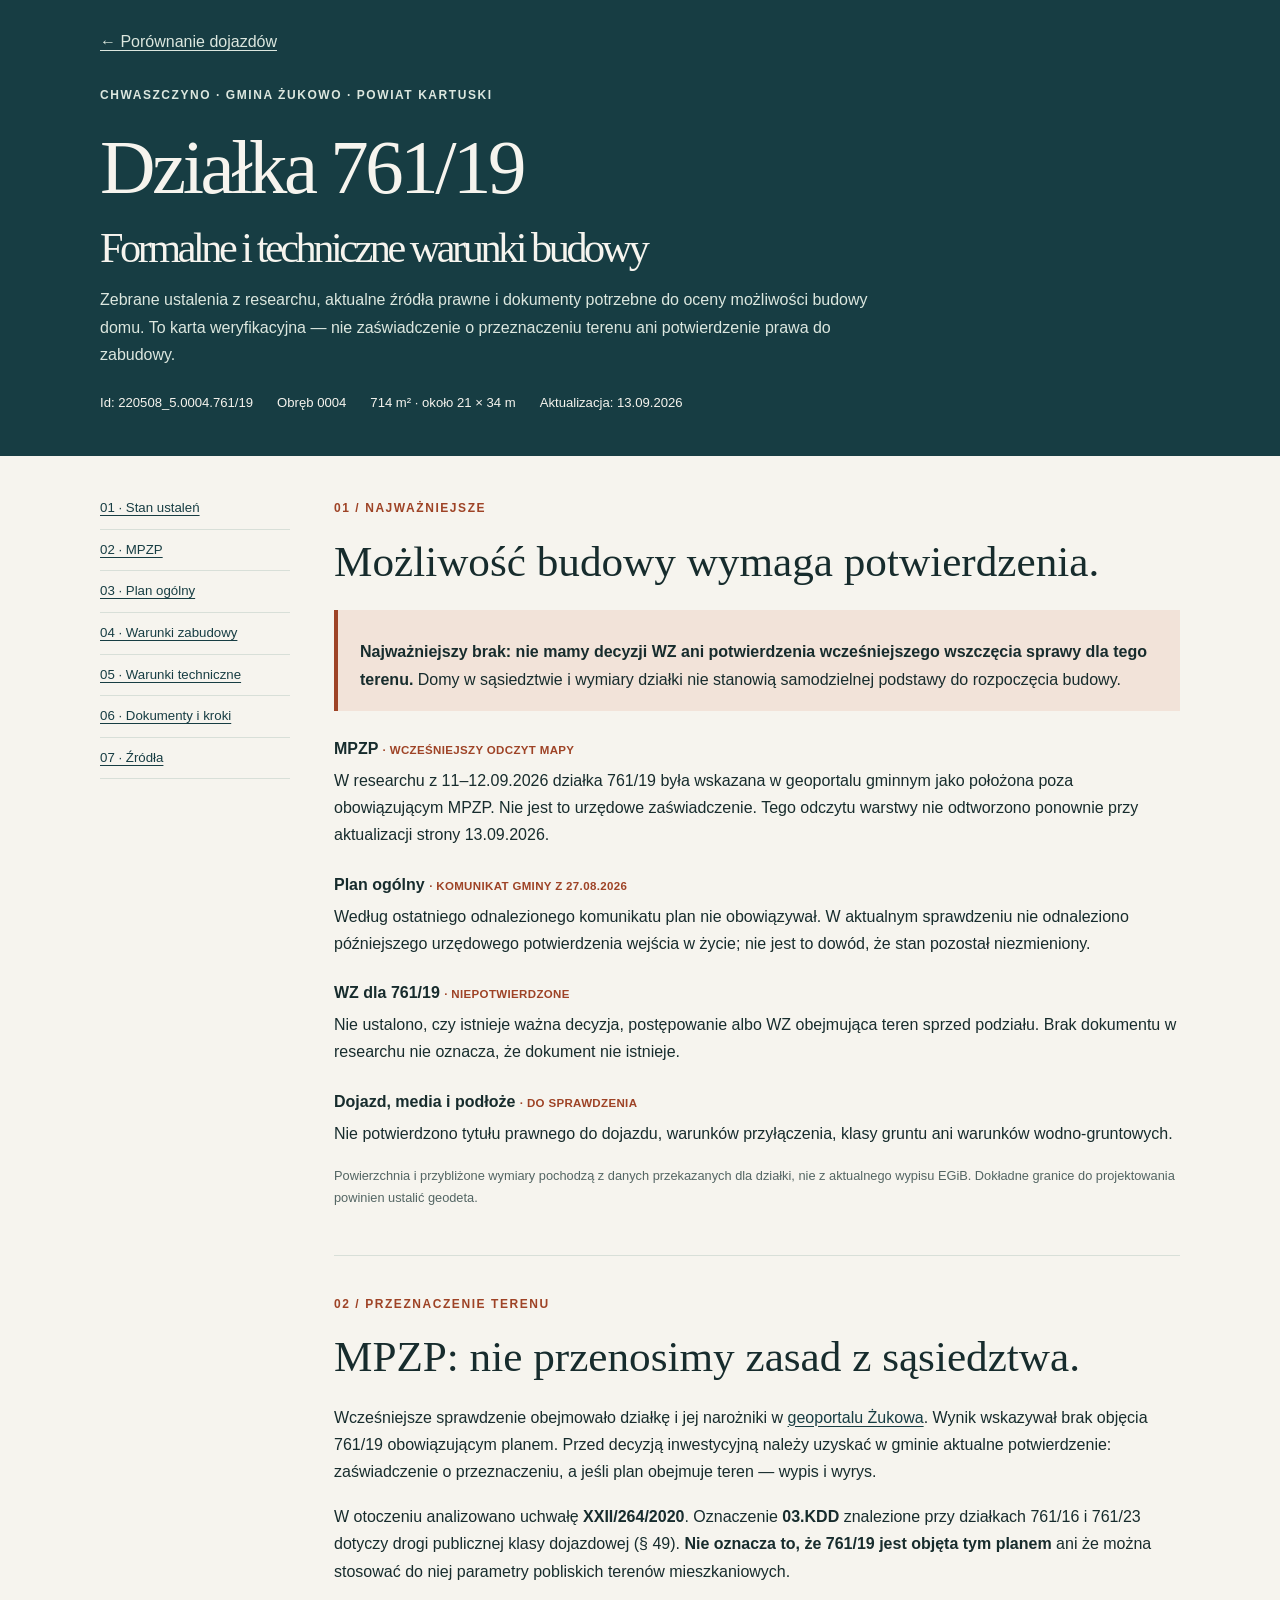
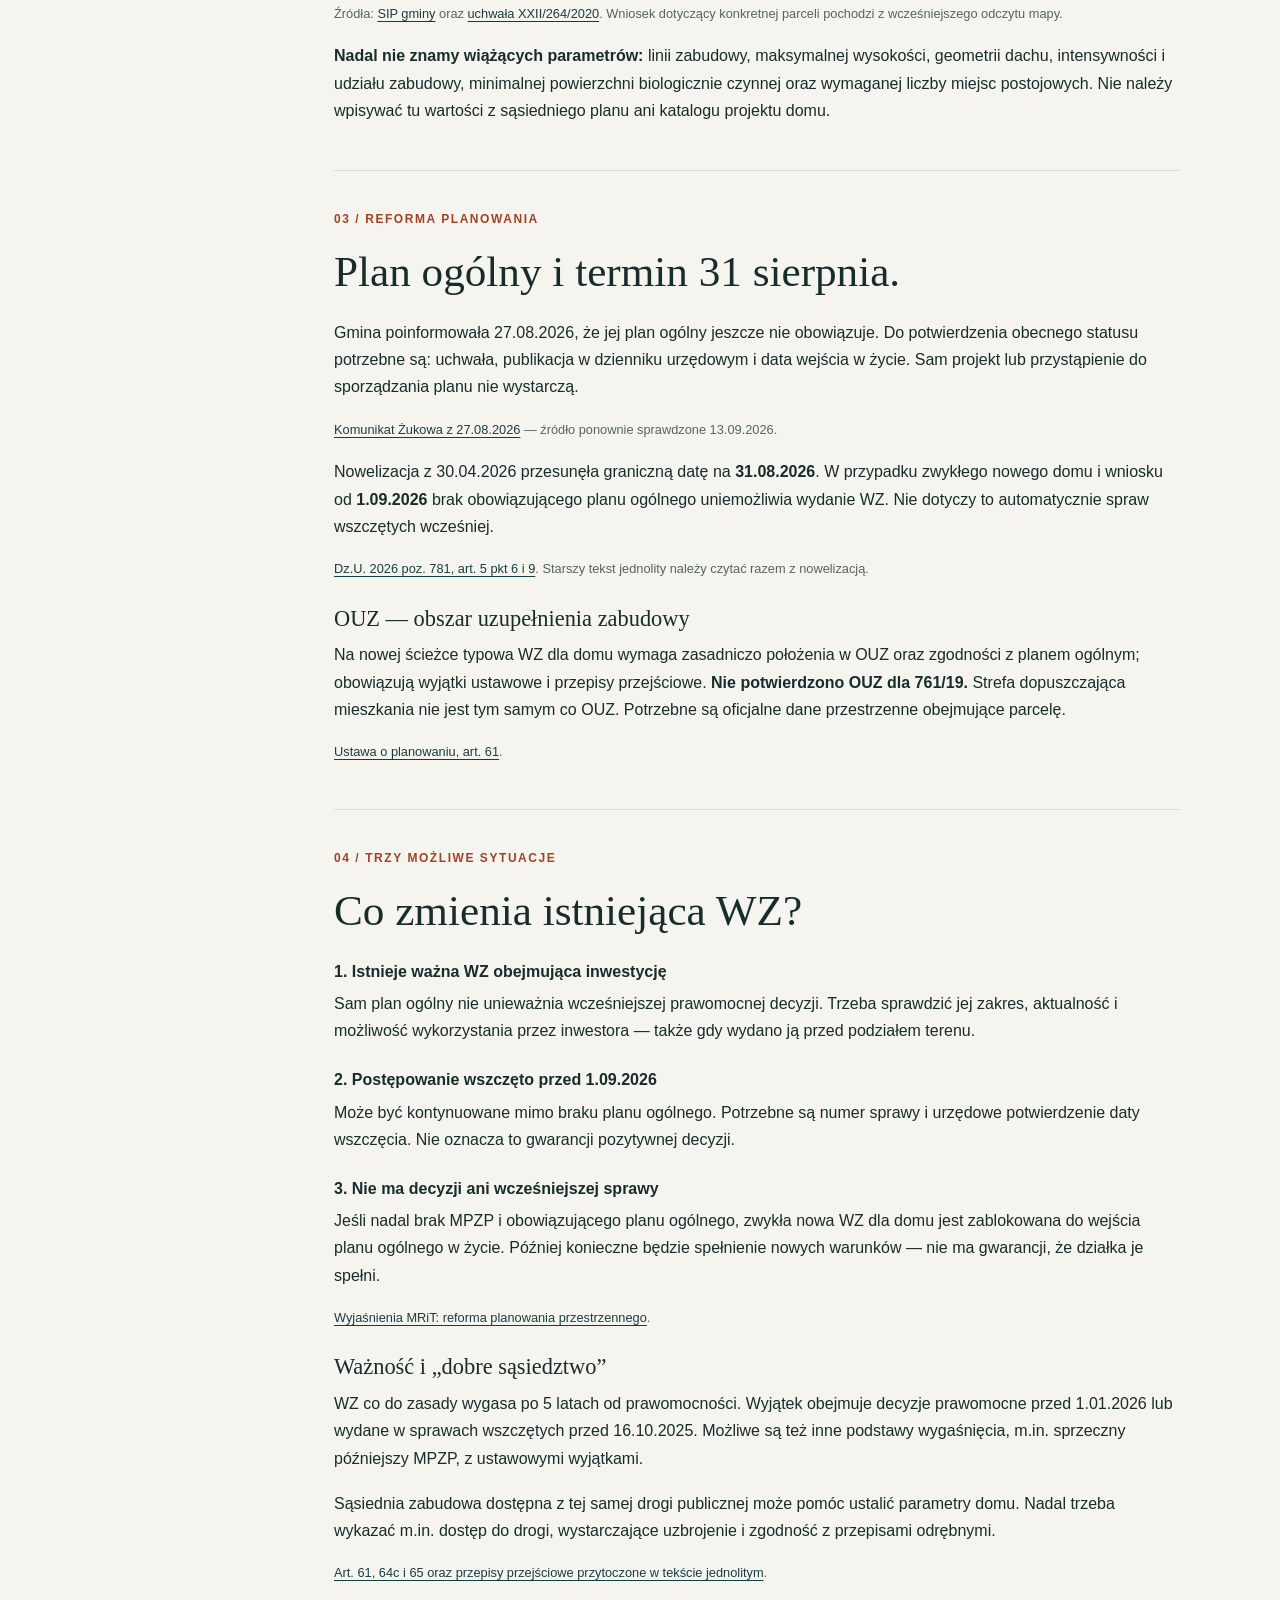
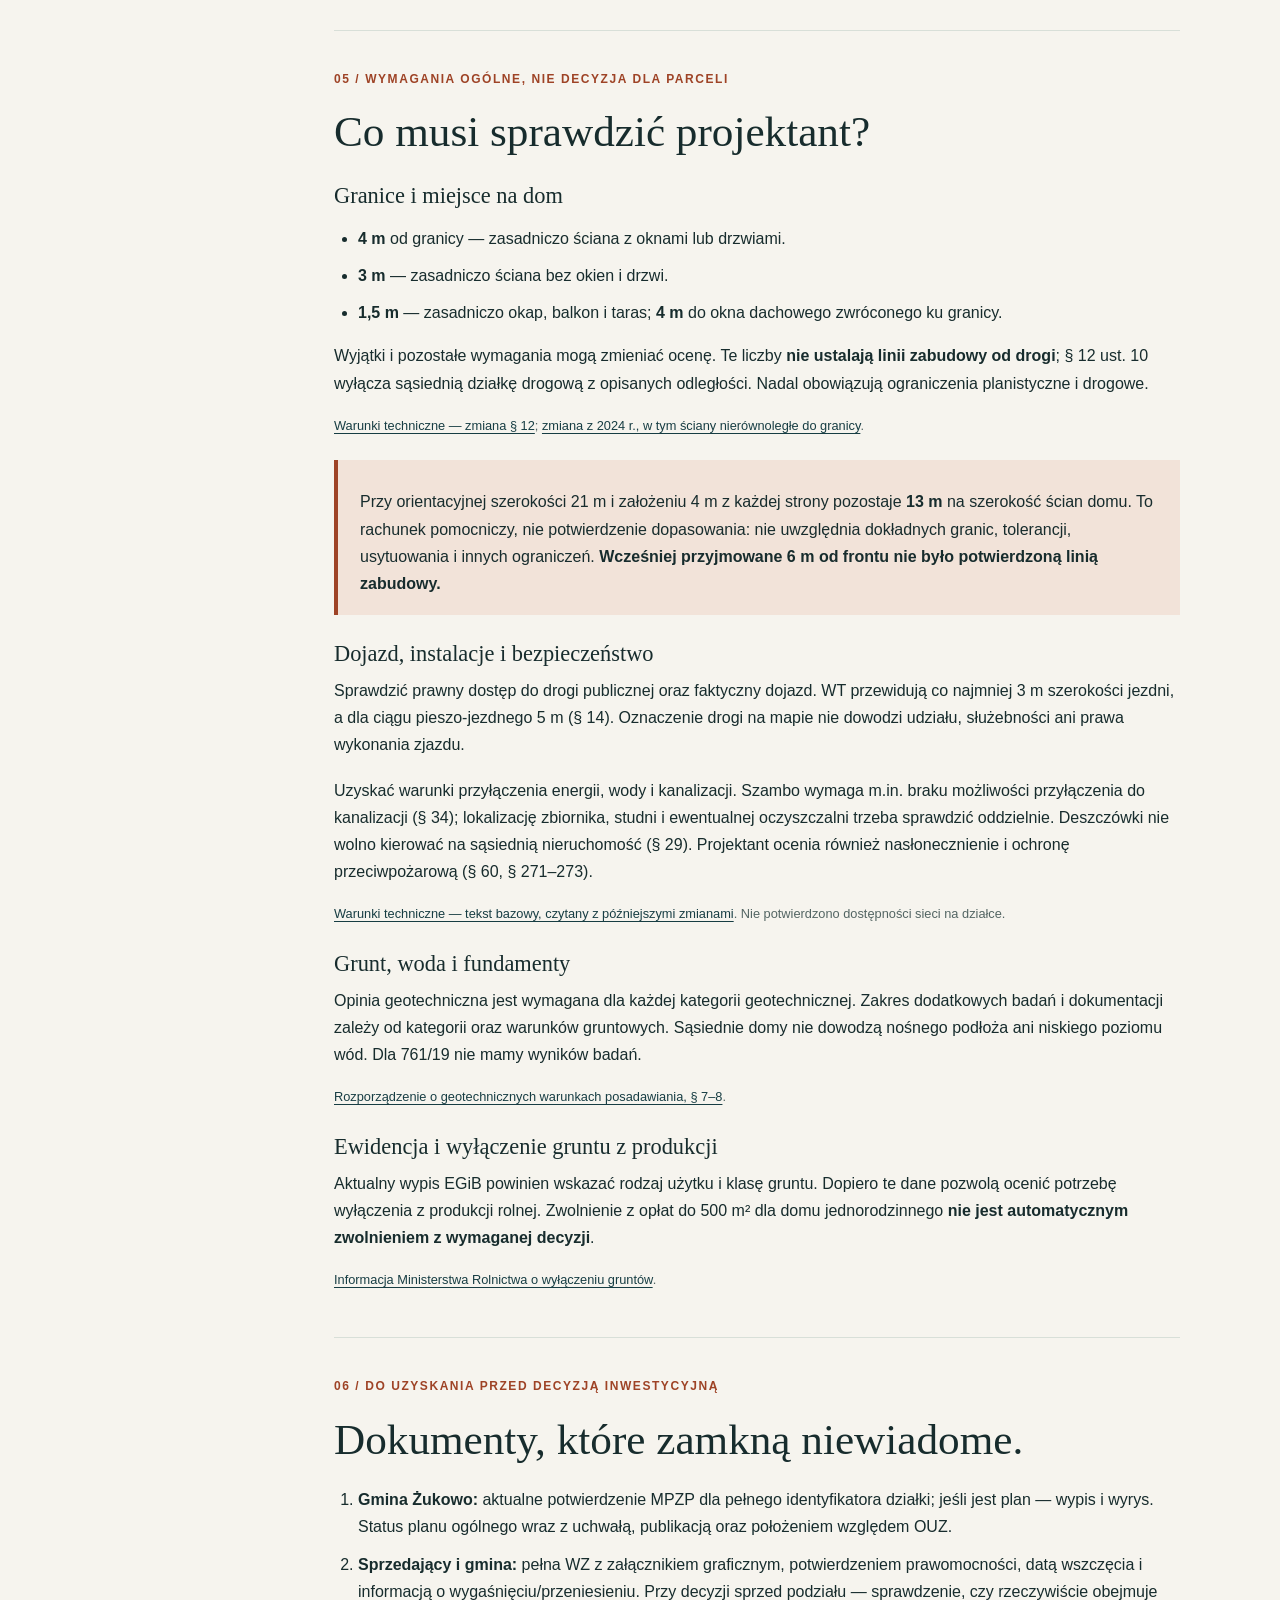
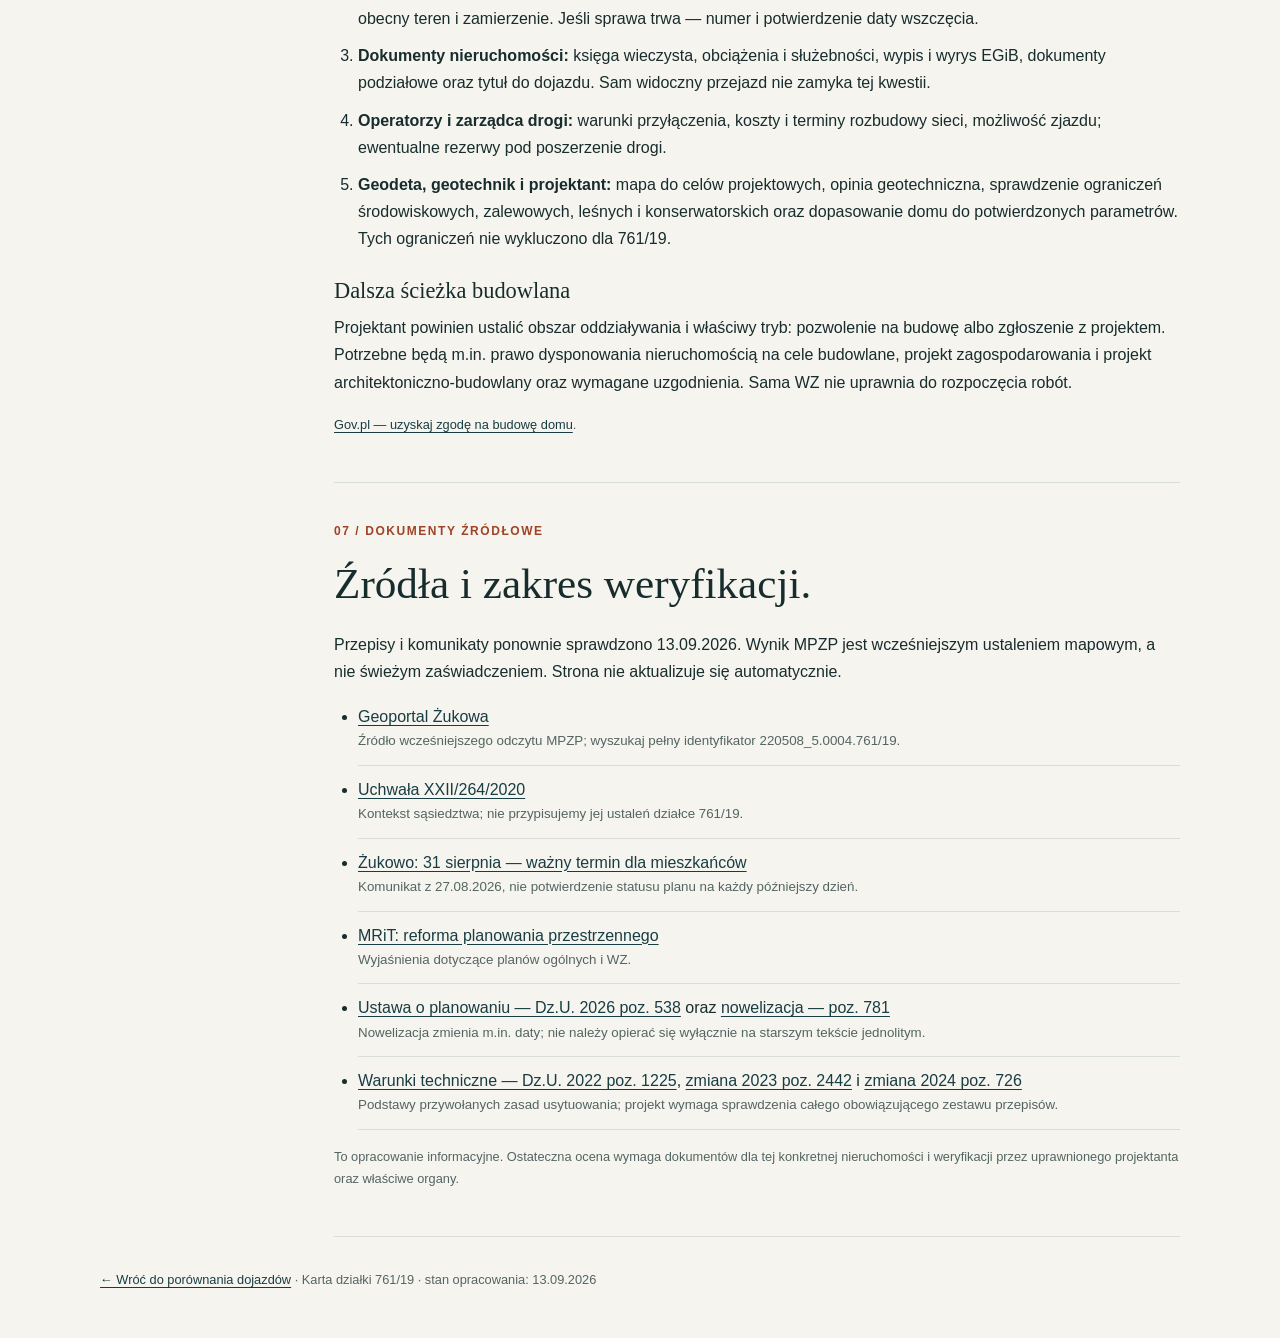
==== dzialka-761-19.html @ 5cdef5f6 "Add Chwaszczyno parcel planning and building requirements page" ====
<!doctype html>
<html lang="pl">
<head>
  <meta charset="utf-8">
  <meta name="viewport" content="width=device-width, initial-scale=1">
  <meta name="description" content="Działka 761/19 w Chwaszczynie: ustalenia dotyczące MPZP, planu ogólnego, WZ oraz formalnych i technicznych warunków budowy. Źródła i lista dokumentów do sprawdzenia.">
  <title>Działka 761/19 — warunki budowy · Chwaszczyno</title>
  <style>
    :root { --ivory: #f6f4ee; --paper: #fffdf8; --marine: #173d43; --ink: #172c2d; --muted: #536563; --line: #d8dfd8; --rust: #9e4326; --soft: #f2e3d9; --light: #dce7df; }
    * { box-sizing: border-box; }
    body { margin: 0; background: var(--ivory); color: var(--ink); font: 16px/1.7 Verdana, Geneva, sans-serif; }
    a { color: var(--marine); text-underline-offset: .2em; overflow-wrap: anywhere; }
    a:focus-visible { outline: 3px solid var(--rust); outline-offset: 5px; }
    .wrap { width: min(1080px, calc(100% - 40px)); margin: auto; }
    .skip { position: absolute; top: -100px; padding: 12px; background: var(--paper); z-index: 2; }
    .skip:focus { top: 8px; }
    header { padding: 28px 0 42px; background: var(--marine); color: var(--ivory); }
    header a { color: var(--light); }
    .eyebrow, .number { font-size: .75rem; font-weight: bold; letter-spacing: .13em; text-transform: uppercase; }
    .eyebrow { margin-top: 30px; color: var(--light); }
    h1, h2, h3 { font-family: Georgia, Palatino, serif; font-weight: 400; line-height: 1.15; }
    h1 { font-size: clamp(2.6rem, 7vw, 4.8rem); letter-spacing: -.045em; margin: 14px 0; }
    h1 span { display: block; font-size: .55em; margin-top: 12px; }
    h2 { font-size: clamp(1.9rem, 4vw, 2.7rem); margin: 8px 0 22px; }
    h3 { font-size: 1.4rem; margin: 26px 0 8px; }
    p { margin: 10px 0 18px; }
    .intro { max-width: 780px; color: var(--light); }
    .metadata { display: flex; flex-wrap: wrap; gap: 8px 24px; margin: 24px 0 0; font-size: .82rem; }
    .layout { display: grid; grid-template-columns: 190px minmax(0, 1fr); gap: 44px; padding-top: 32px; }
    aside nav { position: sticky; top: 24px; font-size: .83rem; }
    aside a { display: block; padding: 9px 0; border-bottom: 1px solid var(--line); }
    section { padding: 28px 0; border-bottom: 1px solid var(--line); scroll-margin-top: 20px; }
    section:first-child { padding-top: 0; }
    .number { color: var(--rust); }
    .notice { background: var(--soft); border-left: 4px solid var(--rust); padding: 18px 22px; margin: 24px 0; }
    .notice p:last-child { margin-bottom: 0; }
    .status { display: inline-block; color: var(--rust); font-size: .72rem; font-weight: bold; letter-spacing: .03em; text-transform: uppercase; }
    dl { margin: 0; }
    dt { font-weight: bold; margin-top: 22px; }
    dd { margin: 5px 0 18px; }
    ul, ol { padding-left: 24px; }
    li { margin: 10px 0; }
    .source, .small { color: var(--muted); font-size: .8rem; }
    .source { margin-top: 8px; }
    .sources li { padding-bottom: 12px; border-bottom: 1px solid var(--line); }
    .sources small { display: block; color: var(--muted); }
    footer { padding: 32px 0 48px; font-size: .8rem; color: var(--muted); }
    @media (max-width: 760px) {
      .layout { display: block; }
      aside { margin-bottom: 30px; }
      aside nav { display: flex; flex-wrap: wrap; gap: 4px 18px; }
      aside a { padding: 8px 0; }
      .wrap { width: calc(100% - 32px); }
      header { padding-bottom: 28px; }
    }
    @media print {
      body { background: var(--paper); font-size: 10pt; }
      header { background: var(--paper); color: var(--ink); padding: 0; }
      header a, .intro, .eyebrow { color: var(--ink); }
      aside, .skip, .back { display: none; }
      .layout { display: block; }
      .wrap { width: 100%; }
      h1 { font-size: 28pt; }
      h2 { font-size: 20pt; }
      h2, h3, dt { break-after: avoid; }
      a { text-decoration: underline; }
    }
  </style>
</head>
<body>
  <a class="skip" href="#tresc">Przejdź do treści</a>
  <header>
    <div class="wrap">
      <a class="back" href="./">← Porównanie dojazdów</a>
      <p class="eyebrow">Chwaszczyno · gmina Żukowo · powiat kartuski</p>
      <h1>Działka 761/19<span>Formalne i techniczne warunki budowy</span></h1>
      <p class="intro">Zebrane ustalenia z researchu, aktualne źródła prawne i dokumenty potrzebne do oceny możliwości budowy domu. To karta weryfikacyjna — nie zaświadczenie o przeznaczeniu terenu ani potwierdzenie prawa do zabudowy.</p>
      <div class="metadata"><span>Id: 220508_5.0004.761/19</span><span>Obręb 0004</span><span>714 m² · około 21 × 34 m</span><span>Aktualizacja: <time datetime="2026-09-13">13.09.2026</time></span></div>
    </div>
  </header>
  <div class="wrap layout">
    <aside>
      <nav aria-label="Spis treści">
        <a href="#status">01 · Stan ustaleń</a>
        <a href="#mpzp">02 · MPZP</a>
        <a href="#plan">03 · Plan ogólny</a>
        <a href="#wz">04 · Warunki zabudowy</a>
        <a href="#techniczne">05 · Warunki techniczne</a>
        <a href="#dokumenty">06 · Dokumenty i kroki</a>
        <a href="#zrodla">07 · Źródła</a>
      </nav>
    </aside>
    <main id="tresc">
      <section id="status">
        <p class="number">01 / Najważniejsze</p>
        <h2>Możliwość budowy wymaga potwierdzenia.</h2>
        <div class="notice"><p><strong>Najważniejszy brak: nie mamy decyzji WZ ani potwierdzenia wcześniejszego wszczęcia sprawy dla tego terenu.</strong> Domy w sąsiedztwie i wymiary działki nie stanowią samodzielnej podstawy do rozpoczęcia budowy.</p></div>
        <dl>
          <dt>MPZP <span class="status">· wcześniejszy odczyt mapy</span></dt>
          <dd>W researchu z 11–12.09.2026 działka 761/19 była wskazana w geoportalu gminnym jako położona poza obowiązującym MPZP. Nie jest to urzędowe zaświadczenie. Tego odczytu warstwy nie odtworzono ponownie przy aktualizacji strony 13.09.2026.</dd>
          <dt>Plan ogólny <span class="status">· komunikat gminy z 27.08.2026</span></dt>
          <dd>Według ostatniego odnalezionego komunikatu plan nie obowiązywał. W aktualnym sprawdzeniu nie odnaleziono późniejszego urzędowego potwierdzenia wejścia w życie; nie jest to dowód, że stan pozostał niezmieniony.</dd>
          <dt>WZ dla 761/19 <span class="status">· niepotwierdzone</span></dt>
          <dd>Nie ustalono, czy istnieje ważna decyzja, postępowanie albo WZ obejmująca teren sprzed podziału. Brak dokumentu w researchu nie oznacza, że dokument nie istnieje.</dd>
          <dt>Dojazd, media i podłoże <span class="status">· do sprawdzenia</span></dt>
          <dd>Nie potwierdzono tytułu prawnego do dojazdu, warunków przyłączenia, klasy gruntu ani warunków wodno-gruntowych.</dd>
        </dl>
        <p class="small">Powierzchnia i przybliżone wymiary pochodzą z danych przekazanych dla działki, nie z aktualnego wypisu EGiB. Dokładne granice do projektowania powinien ustalić geodeta.</p>
      </section>
      <section id="mpzp">
        <p class="number">02 / Przeznaczenie terenu</p>
        <h2>MPZP: nie przenosimy zasad z sąsiedztwa.</h2>
        <p>Wcześniejsze sprawdzenie obejmowało działkę i jej narożniki w <a href="https://sip.gison.pl/zukowo">geoportalu Żukowa</a>. Wynik wskazywał brak objęcia 761/19 obowiązującym planem. Przed decyzją inwestycyjną należy uzyskać w gminie aktualne potwierdzenie: zaświadczenie o przeznaczeniu, a jeśli plan obejmuje teren — wypis i wyrys.</p>
        <p>W otoczeniu analizowano uchwałę <strong>XXII/264/2020</strong>. Oznaczenie <strong>03.KDD</strong> znalezione przy działkach 761/16 i 761/23 dotyczy drogi publicznej klasy dojazdowej (§ 49). <strong>Nie oznacza to, że 761/19 jest objęta tym planem</strong> ani że można stosować do niej parametry pobliskich terenów mieszkaniowych.</p>
        <p class="source">Źródła: <a href="https://sip.gison.pl/zukowo">SIP gminy</a> oraz <a href="https://rastry.gison.pl/mpzp-public/zukowo/uchwaly/U_2020_264_XXII.pdf">uchwała XXII/264/2020</a>. Wniosek dotyczący konkretnej parceli pochodzi z wcześniejszego odczytu mapy.</p>
        <p><strong>Nadal nie znamy wiążących parametrów:</strong> linii zabudowy, maksymalnej wysokości, geometrii dachu, intensywności i udziału zabudowy, minimalnej powierzchni biologicznie czynnej oraz wymaganej liczby miejsc postojowych. Nie należy wpisywać tu wartości z sąsiedniego planu ani katalogu projektu domu.</p>
      </section>
      <section id="plan">
        <p class="number">03 / Reforma planowania</p>
        <h2>Plan ogólny i termin 31 sierpnia.</h2>
        <p>Gmina poinformowała 27.08.2026, że jej plan ogólny jeszcze nie obowiązuje. Do potwierdzenia obecnego statusu potrzebne są: uchwała, publikacja w dzienniku urzędowym i data wejścia w życie. Sam projekt lub przystąpienie do sporządzania planu nie wystarczą.</p>
        <p class="source"><a href="https://www.zukowo.pl/31_sierpnia_-_wazny_termin_dla_mieszkancow,10,10201">Komunikat Żukowa z 27.08.2026</a> — źródło ponownie sprawdzone 13.09.2026.</p>
        <p>Nowelizacja z 30.04.2026 przesunęła graniczną datę na <strong>31.08.2026</strong>. W przypadku zwykłego nowego domu i wniosku od <strong>1.09.2026</strong> brak obowiązującego planu ogólnego uniemożliwia wydanie WZ. Nie dotyczy to automatycznie spraw wszczętych wcześniej.</p>
        <p class="source"><a href="https://eli.gov.pl/api/acts/DU/2026/781/text/O/D20260781.pdf">Dz.U. 2026 poz. 781, art. 5 pkt 6 i 9</a>. Starszy tekst jednolity należy czytać razem z nowelizacją.</p>
        <h3>OUZ — obszar uzupełnienia zabudowy</h3>
        <p>Na nowej ścieżce typowa WZ dla domu wymaga zasadniczo położenia w OUZ oraz zgodności z planem ogólnym; obowiązują wyjątki ustawowe i przepisy przejściowe. <strong>Nie potwierdzono OUZ dla 761/19.</strong> Strefa dopuszczająca mieszkania nie jest tym samym co OUZ. Potrzebne są oficjalne dane przestrzenne obejmujące parcelę.</p>
        <p class="source"><a href="https://eli.gov.pl/api/acts/DU/2026/538/text/T/D20260538L.pdf">Ustawa o planowaniu, art. 61</a>.</p>
      </section>
      <section id="wz">
        <p class="number">04 / Trzy możliwe sytuacje</p>
        <h2>Co zmienia istniejąca WZ?</h2>
        <dl>
          <dt>1. Istnieje ważna WZ obejmująca inwestycję</dt>
          <dd>Sam plan ogólny nie unieważnia wcześniejszej prawomocnej decyzji. Trzeba sprawdzić jej zakres, aktualność i możliwość wykorzystania przez inwestora — także gdy wydano ją przed podziałem terenu.</dd>
          <dt>2. Postępowanie wszczęto przed 1.09.2026</dt>
          <dd>Może być kontynuowane mimo braku planu ogólnego. Potrzebne są numer sprawy i urzędowe potwierdzenie daty wszczęcia. Nie oznacza to gwarancji pozytywnej decyzji.</dd>
          <dt>3. Nie ma decyzji ani wcześniejszej sprawy</dt>
          <dd>Jeśli nadal brak MPZP i obowiązującego planu ogólnego, zwykła nowa WZ dla domu jest zablokowana do wejścia planu ogólnego w życie. Później konieczne będzie spełnienie nowych warunków — nie ma gwarancji, że działka je spełni.</dd>
        </dl>
        <p class="source"><a href="https://www.gov.pl/web/rozwoj-technologia/reforma-planowania-przestrzennego-2">Wyjaśnienia MRiT: reforma planowania przestrzennego</a>.</p>
        <h3>Ważność i „dobre sąsiedztwo”</h3>
        <p>WZ co do zasady wygasa po 5 latach od prawomocności. Wyjątek obejmuje decyzje prawomocne przed 1.01.2026 lub wydane w sprawach wszczętych przed 16.10.2025. Możliwe są też inne podstawy wygaśnięcia, m.in. sprzeczny późniejszy MPZP, z ustawowymi wyjątkami.</p>
        <p>Sąsiednia zabudowa dostępna z tej samej drogi publicznej może pomóc ustalić parametry domu. Nadal trzeba wykazać m.in. dostęp do drogi, wystarczające uzbrojenie i zgodność z przepisami odrębnymi.</p>
        <p class="source"><a href="https://eli.gov.pl/api/acts/DU/2026/538/text/T/D20260538L.pdf">Art. 61, 64c i 65 oraz przepisy przejściowe przytoczone w tekście jednolitym</a>.</p>
      </section>
      <section id="techniczne">
        <p class="number">05 / Wymagania ogólne, nie decyzja dla parceli</p>
        <h2>Co musi sprawdzić projektant?</h2>
        <h3>Granice i miejsce na dom</h3>
        <ul>
          <li><strong>4 m</strong> od granicy — zasadniczo ściana z oknami lub drzwiami.</li>
          <li><strong>3 m</strong> — zasadniczo ściana bez okien i drzwi.</li>
          <li><strong>1,5 m</strong> — zasadniczo okap, balkon i taras; <strong>4 m</strong> do okna dachowego zwróconego ku granicy.</li>
        </ul>
        <p>Wyjątki i pozostałe wymagania mogą zmieniać ocenę. Te liczby <strong>nie ustalają linii zabudowy od drogi</strong>; § 12 ust. 10 wyłącza sąsiednią działkę drogową z opisanych odległości. Nadal obowiązują ograniczenia planistyczne i drogowe.</p>
        <p class="source"><a href="https://eli.gov.pl/api/acts/DU/2023/2442/text.html">Warunki techniczne — zmiana § 12</a>; <a href="https://eli.gov.pl/api/acts/DU/2024/726/text.html">zmiana z 2024 r., w tym ściany nierównoległe do granicy</a>.</p>
        <div class="notice"><p>Przy orientacyjnej szerokości 21 m i założeniu 4 m z każdej strony pozostaje <strong>13 m</strong> na szerokość ścian domu. To rachunek pomocniczy, nie potwierdzenie dopasowania: nie uwzględnia dokładnych granic, tolerancji, usytuowania i innych ograniczeń. <strong>Wcześniej przyjmowane 6 m od frontu nie było potwierdzoną linią zabudowy.</strong></p></div>
        <h3>Dojazd, instalacje i bezpieczeństwo</h3>
        <p>Sprawdzić prawny dostęp do drogi publicznej oraz faktyczny dojazd. WT przewidują co najmniej 3 m szerokości jezdni, a dla ciągu pieszo-jezdnego 5 m (§ 14). Oznaczenie drogi na mapie nie dowodzi udziału, służebności ani prawa wykonania zjazdu.</p>
        <p>Uzyskać warunki przyłączenia energii, wody i kanalizacji. Szambo wymaga m.in. braku możliwości przyłączenia do kanalizacji (§ 34); lokalizację zbiornika, studni i ewentualnej oczyszczalni trzeba sprawdzić oddzielnie. Deszczówki nie wolno kierować na sąsiednią nieruchomość (§ 29). Projektant ocenia również nasłonecznienie i ochronę przeciwpożarową (§ 60, § 271–273).</p>
        <p class="source"><a href="https://eli.gov.pl/api/acts/DU/2022/1225/text.html">Warunki techniczne — tekst bazowy, czytany z późniejszymi zmianami</a>. Nie potwierdzono dostępności sieci na działce.</p>
        <h3>Grunt, woda i fundamenty</h3>
        <p>Opinia geotechniczna jest wymagana dla każdej kategorii geotechnicznej. Zakres dodatkowych badań i dokumentacji zależy od kategorii oraz warunków gruntowych. Sąsiednie domy nie dowodzą nośnego podłoża ani niskiego poziomu wód. Dla 761/19 nie mamy wyników badań.</p>
        <p class="source"><a href="https://eli.gov.pl/api/acts/DU/2012/463/text.html">Rozporządzenie o geotechnicznych warunkach posadawiania, § 7–8</a>.</p>
        <h3>Ewidencja i wyłączenie gruntu z produkcji</h3>
        <p>Aktualny wypis EGiB powinien wskazać rodzaj użytku i klasę gruntu. Dopiero te dane pozwolą ocenić potrzebę wyłączenia z produkcji rolnej. Zwolnienie z opłat do 500 m² dla domu jednorodzinnego <strong>nie jest automatycznym zwolnieniem z wymaganej decyzji</strong>.</p>
        <p class="source"><a href="https://www.gov.pl/documents/912055/913531/Wy%C5%82aczenie_grunt%C3%B3w.pdf/9e17d1c3-e4dd-1c17-7ade-a97f0a5de248">Informacja Ministerstwa Rolnictwa o wyłączeniu gruntów</a>.</p>
      </section>
      <section id="dokumenty">
        <p class="number">06 / Do uzyskania przed decyzją inwestycyjną</p>
        <h2>Dokumenty, które zamkną niewiadome.</h2>
        <ol>
          <li><strong>Gmina Żukowo:</strong> aktualne potwierdzenie MPZP dla pełnego identyfikatora działki; jeśli jest plan — wypis i wyrys. Status planu ogólnego wraz z uchwałą, publikacją oraz położeniem względem OUZ.</li>
          <li><strong>Sprzedający i gmina:</strong> pełna WZ z załącznikiem graficznym, potwierdzeniem prawomocności, datą wszczęcia i informacją o wygaśnięciu/przeniesieniu. Przy decyzji sprzed podziału — sprawdzenie, czy rzeczywiście obejmuje obecny teren i zamierzenie. Jeśli sprawa trwa — numer i potwierdzenie daty wszczęcia.</li>
          <li><strong>Dokumenty nieruchomości:</strong> księga wieczysta, obciążenia i służebności, wypis i wyrys EGiB, dokumenty podziałowe oraz tytuł do dojazdu. Sam widoczny przejazd nie zamyka tej kwestii.</li>
          <li><strong>Operatorzy i zarządca drogi:</strong> warunki przyłączenia, koszty i terminy rozbudowy sieci, możliwość zjazdu; ewentualne rezerwy pod poszerzenie drogi.</li>
          <li><strong>Geodeta, geotechnik i projektant:</strong> mapa do celów projektowych, opinia geotechniczna, sprawdzenie ograniczeń środowiskowych, zalewowych, leśnych i konserwatorskich oraz dopasowanie domu do potwierdzonych parametrów. Tych ograniczeń nie wykluczono dla 761/19.</li>
        </ol>
        <h3>Dalsza ścieżka budowlana</h3>
        <p>Projektant powinien ustalić obszar oddziaływania i właściwy tryb: pozwolenie na budowę albo zgłoszenie z projektem. Potrzebne będą m.in. prawo dysponowania nieruchomością na cele budowlane, projekt zagospodarowania i projekt architektoniczno-budowlany oraz wymagane uzgodnienia. Sama WZ nie uprawnia do rozpoczęcia robót.</p>
        <p class="source"><a href="https://www.gov.pl/web/gov/uzyskaj-zgode-na-budowe-domu">Gov.pl — uzyskaj zgodę na budowę domu</a>.</p>
      </section>
      <section id="zrodla">
        <p class="number">07 / Dokumenty źródłowe</p>
        <h2>Źródła i zakres weryfikacji.</h2>
        <p>Przepisy i komunikaty ponownie sprawdzono 13.09.2026. Wynik MPZP jest wcześniejszym ustaleniem mapowym, a nie świeżym zaświadczeniem. Strona nie aktualizuje się automatycznie.</p>
        <ul class="sources">
          <li><a href="https://sip.gison.pl/zukowo">Geoportal Żukowa</a><small>Źródło wcześniejszego odczytu MPZP; wyszukaj pełny identyfikator 220508_5.0004.761/19.</small></li>
          <li><a href="https://rastry.gison.pl/mpzp-public/zukowo/uchwaly/U_2020_264_XXII.pdf">Uchwała XXII/264/2020</a><small>Kontekst sąsiedztwa; nie przypisujemy jej ustaleń działce 761/19.</small></li>
          <li><a href="https://www.zukowo.pl/31_sierpnia_-_wazny_termin_dla_mieszkancow,10,10201">Żukowo: 31 sierpnia — ważny termin dla mieszkańców</a><small>Komunikat z 27.08.2026, nie potwierdzenie statusu planu na każdy późniejszy dzień.</small></li>
          <li><a href="https://www.gov.pl/web/rozwoj-technologia/reforma-planowania-przestrzennego-2">MRiT: reforma planowania przestrzennego</a><small>Wyjaśnienia dotyczące planów ogólnych i WZ.</small></li>
          <li><a href="https://eli.gov.pl/api/acts/DU/2026/538/text/T/D20260538L.pdf">Ustawa o planowaniu — Dz.U. 2026 poz. 538</a> oraz <a href="https://eli.gov.pl/api/acts/DU/2026/781/text/O/D20260781.pdf">nowelizacja — poz. 781</a><small>Nowelizacja zmienia m.in. daty; nie należy opierać się wyłącznie na starszym tekście jednolitym.</small></li>
          <li><a href="https://eli.gov.pl/api/acts/DU/2022/1225/text.html">Warunki techniczne — Dz.U. 2022 poz. 1225</a>, <a href="https://eli.gov.pl/api/acts/DU/2023/2442/text.html">zmiana 2023 poz. 2442</a> i <a href="https://eli.gov.pl/api/acts/DU/2024/726/text.html">zmiana 2024 poz. 726</a><small>Podstawy przywołanych zasad usytuowania; projekt wymaga sprawdzenia całego obowiązującego zestawu przepisów.</small></li>
        </ul>
        <p class="small">To opracowanie informacyjne. Ostateczna ocena wymaga dokumentów dla tej konkretnej nieruchomości i weryfikacji przez uprawnionego projektanta oraz właściwe organy.</p>
      </section>
    </main>
  </div>
  <footer class="wrap"><a href="./">← Wróć do porównania dojazdów</a> · Karta działki 761/19 · stan opracowania: 13.09.2026</footer>
</body>
</html>
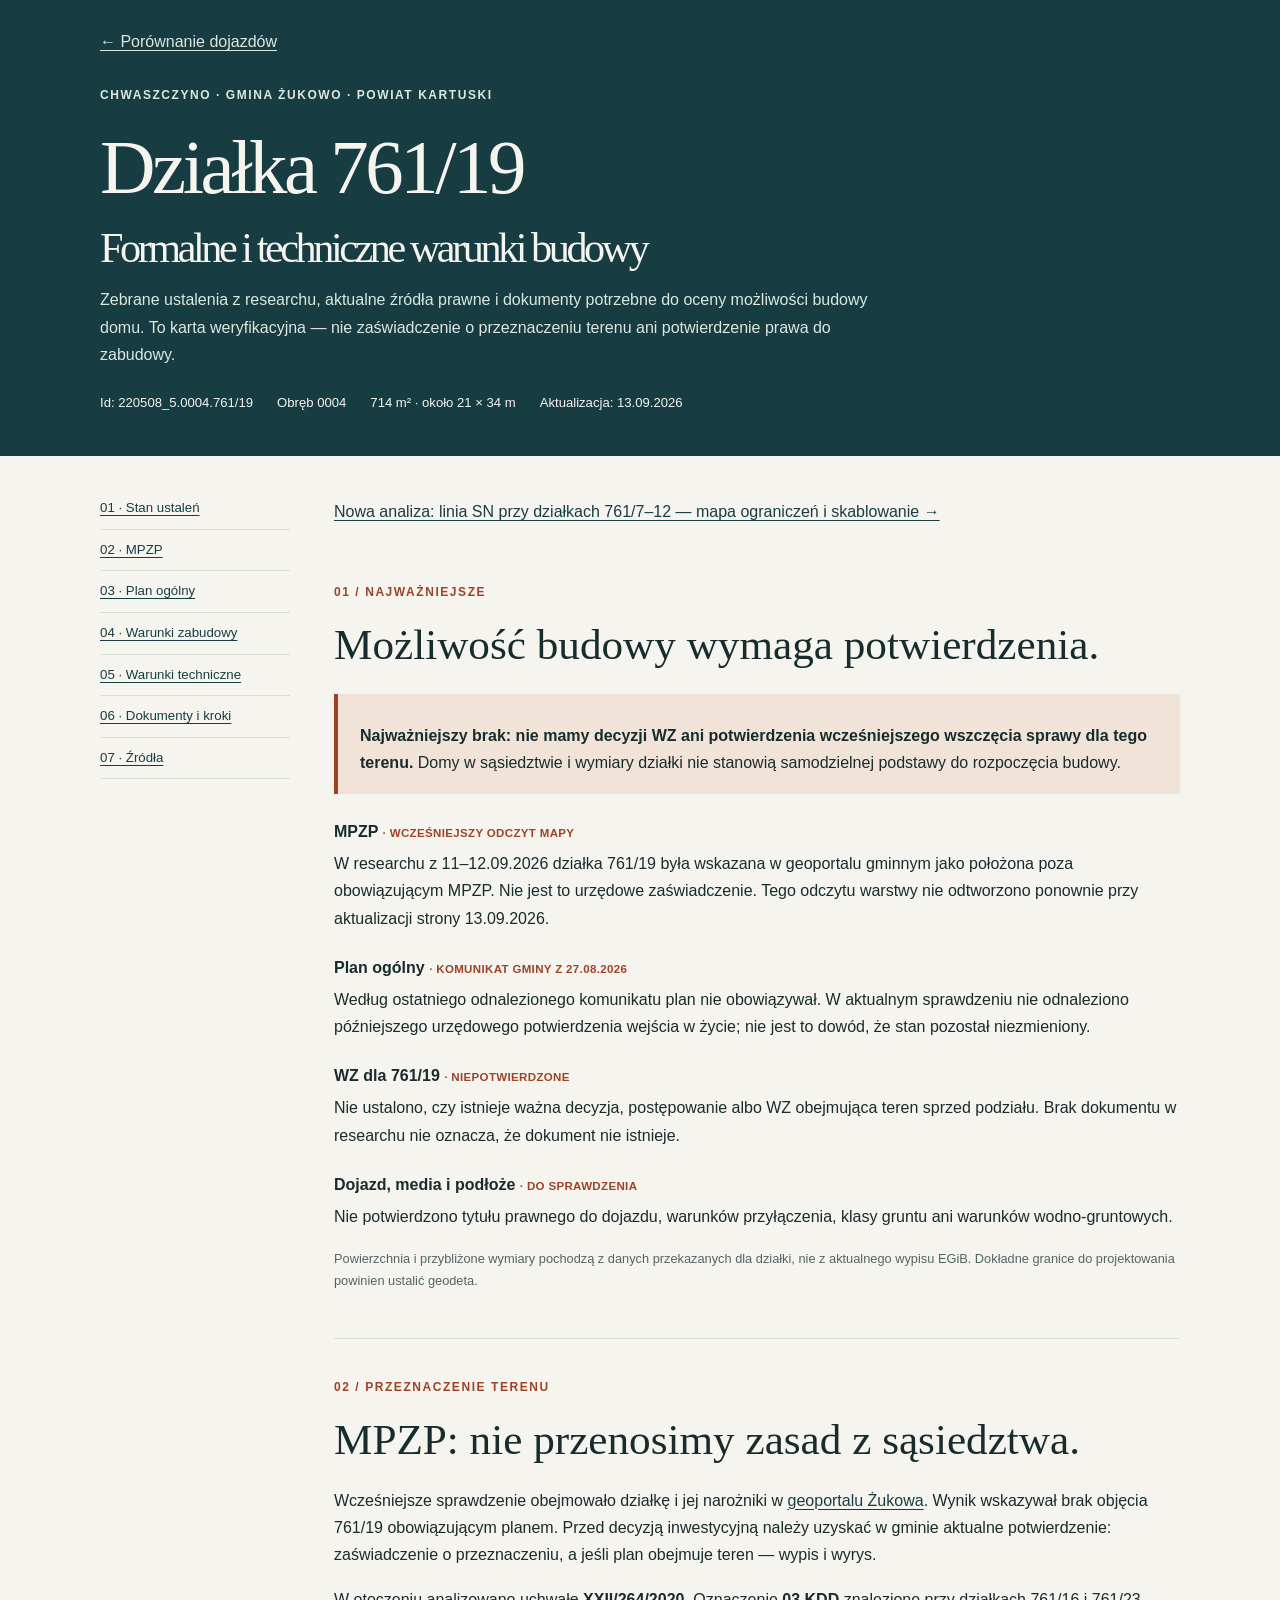
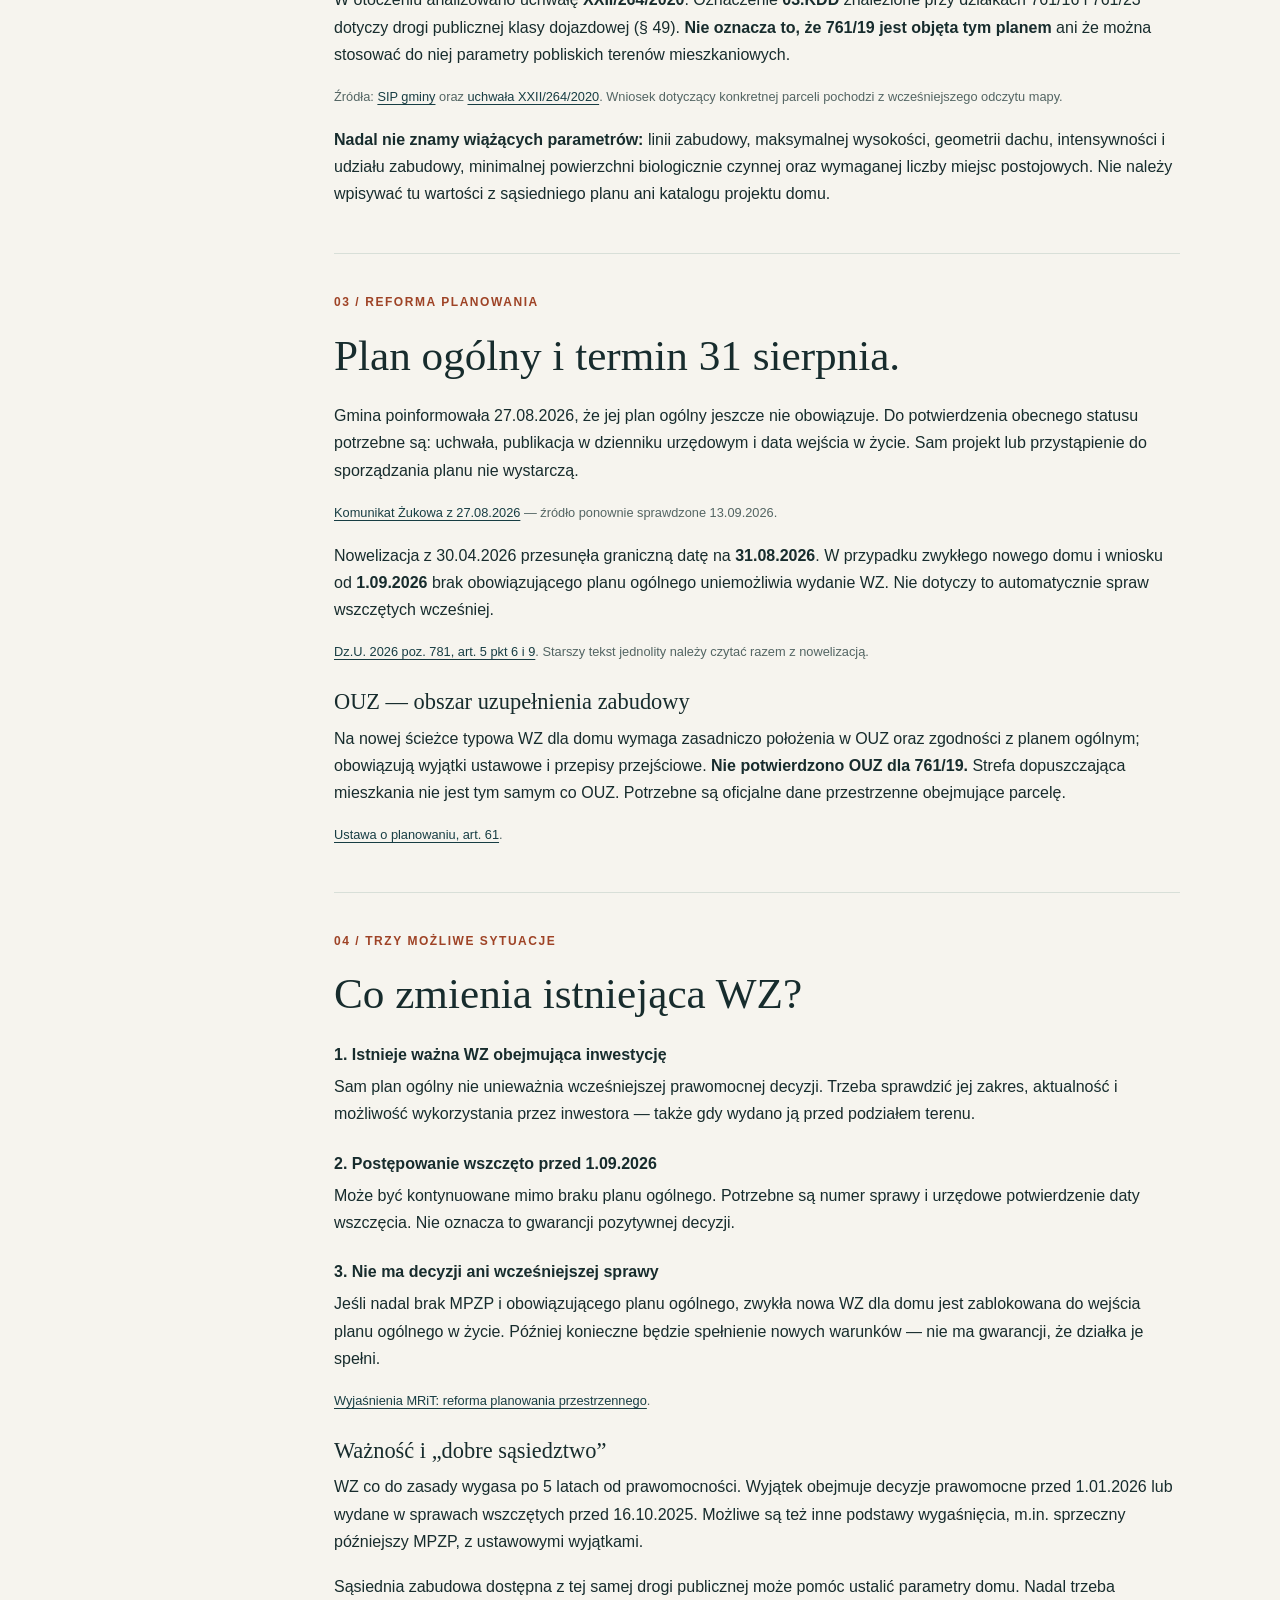
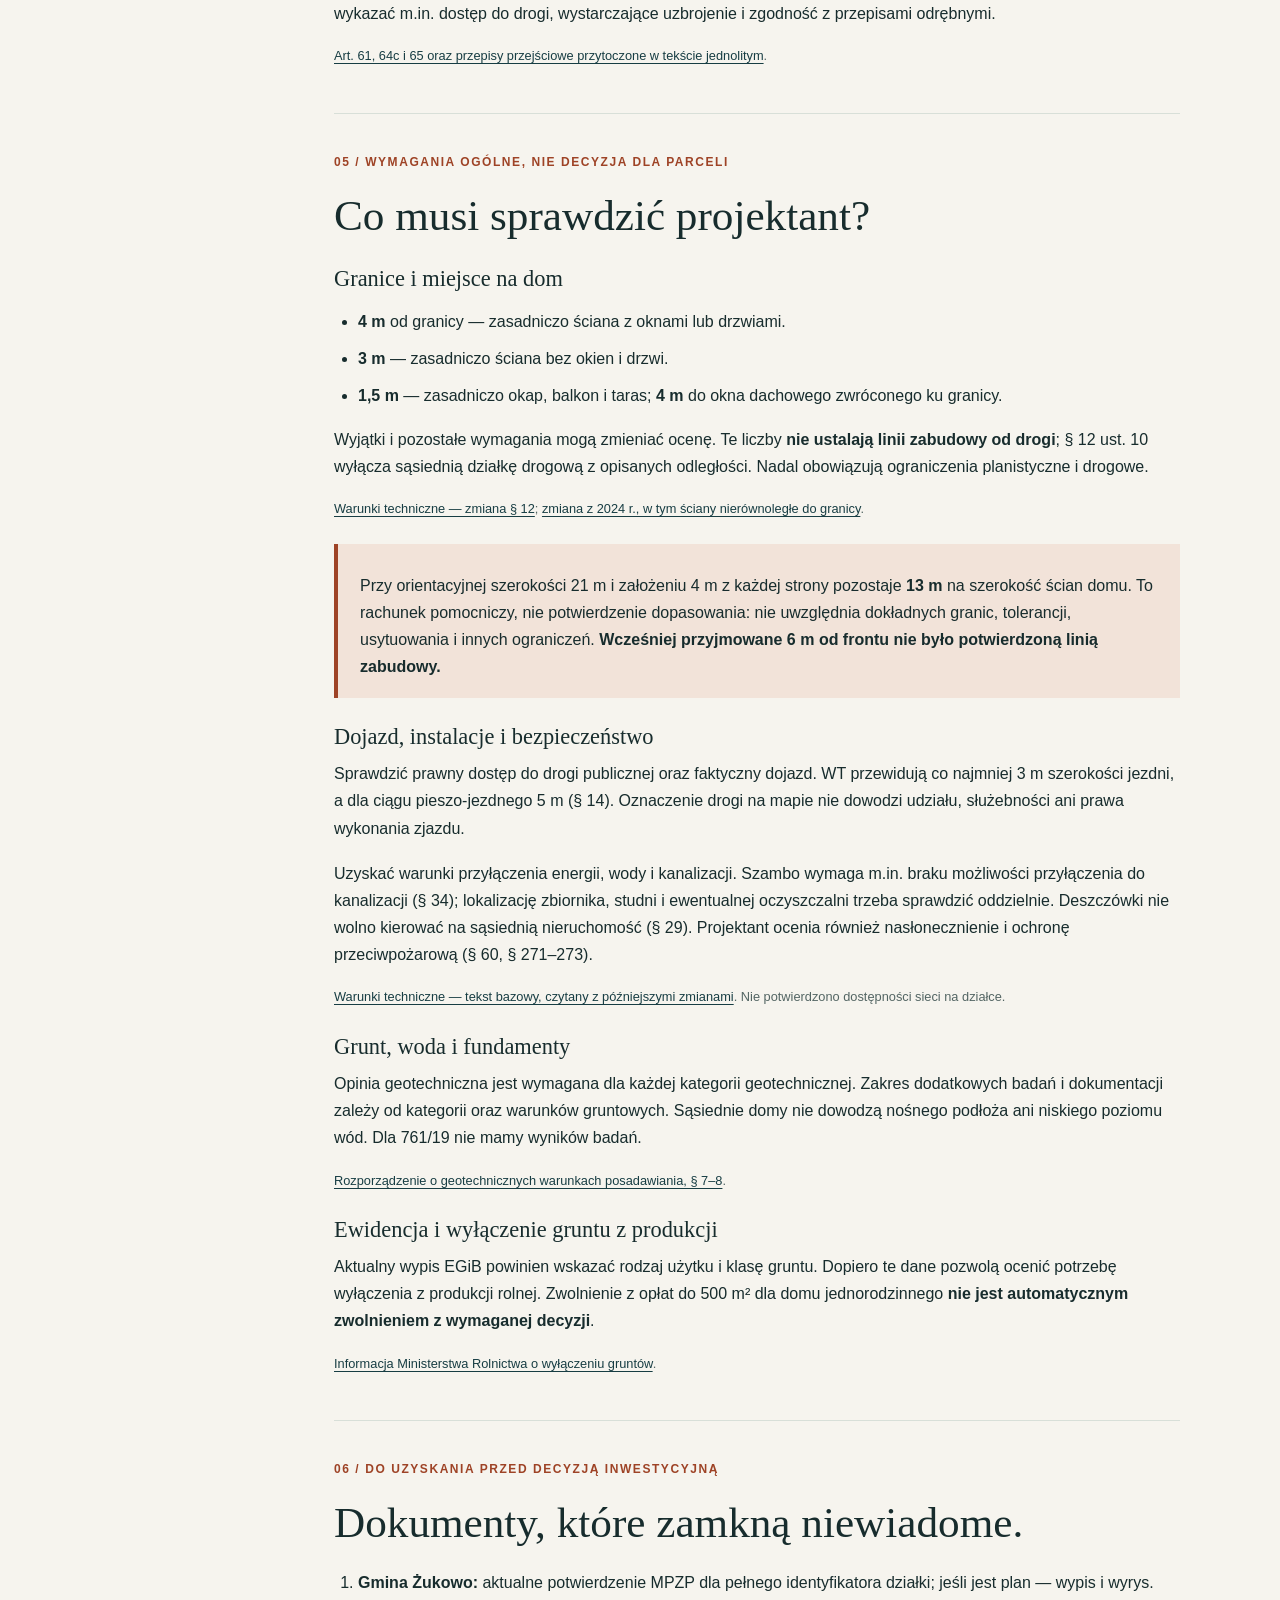
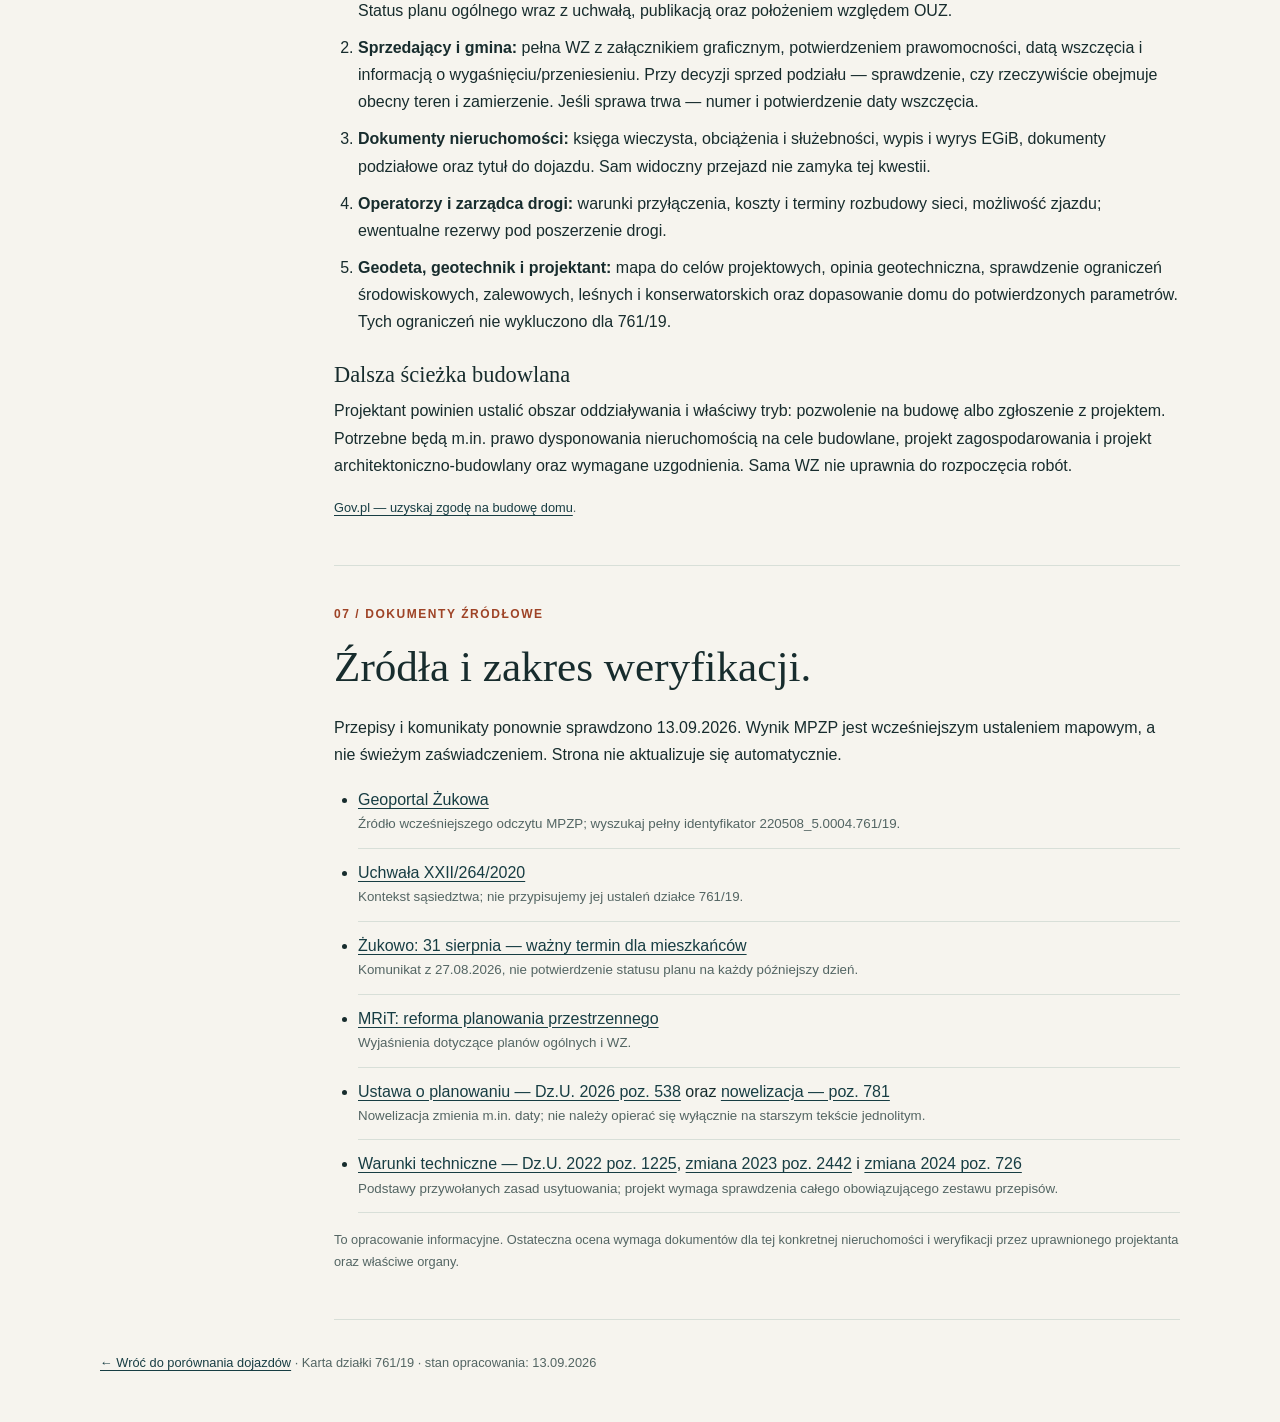
==== commit 64b92410: "Add SN line parcel screening map and undergrounding guidance" ====
--- a/dzialka-761-19.html
+++ b/dzialka-761-19.html
@@ -91,6 +91,7 @@
       </nav>
     </aside>
     <main id="tresc">
+      <p><a href="linia-sn.html">Nowa analiza: linia SN przy działkach 761/7–12 — mapa ograniczeń i skablowanie →</a></p>
       <section id="status">
         <p class="number">01 / Najważniejsze</p>
         <h2>Możliwość budowy wymaga potwierdzenia.</h2>
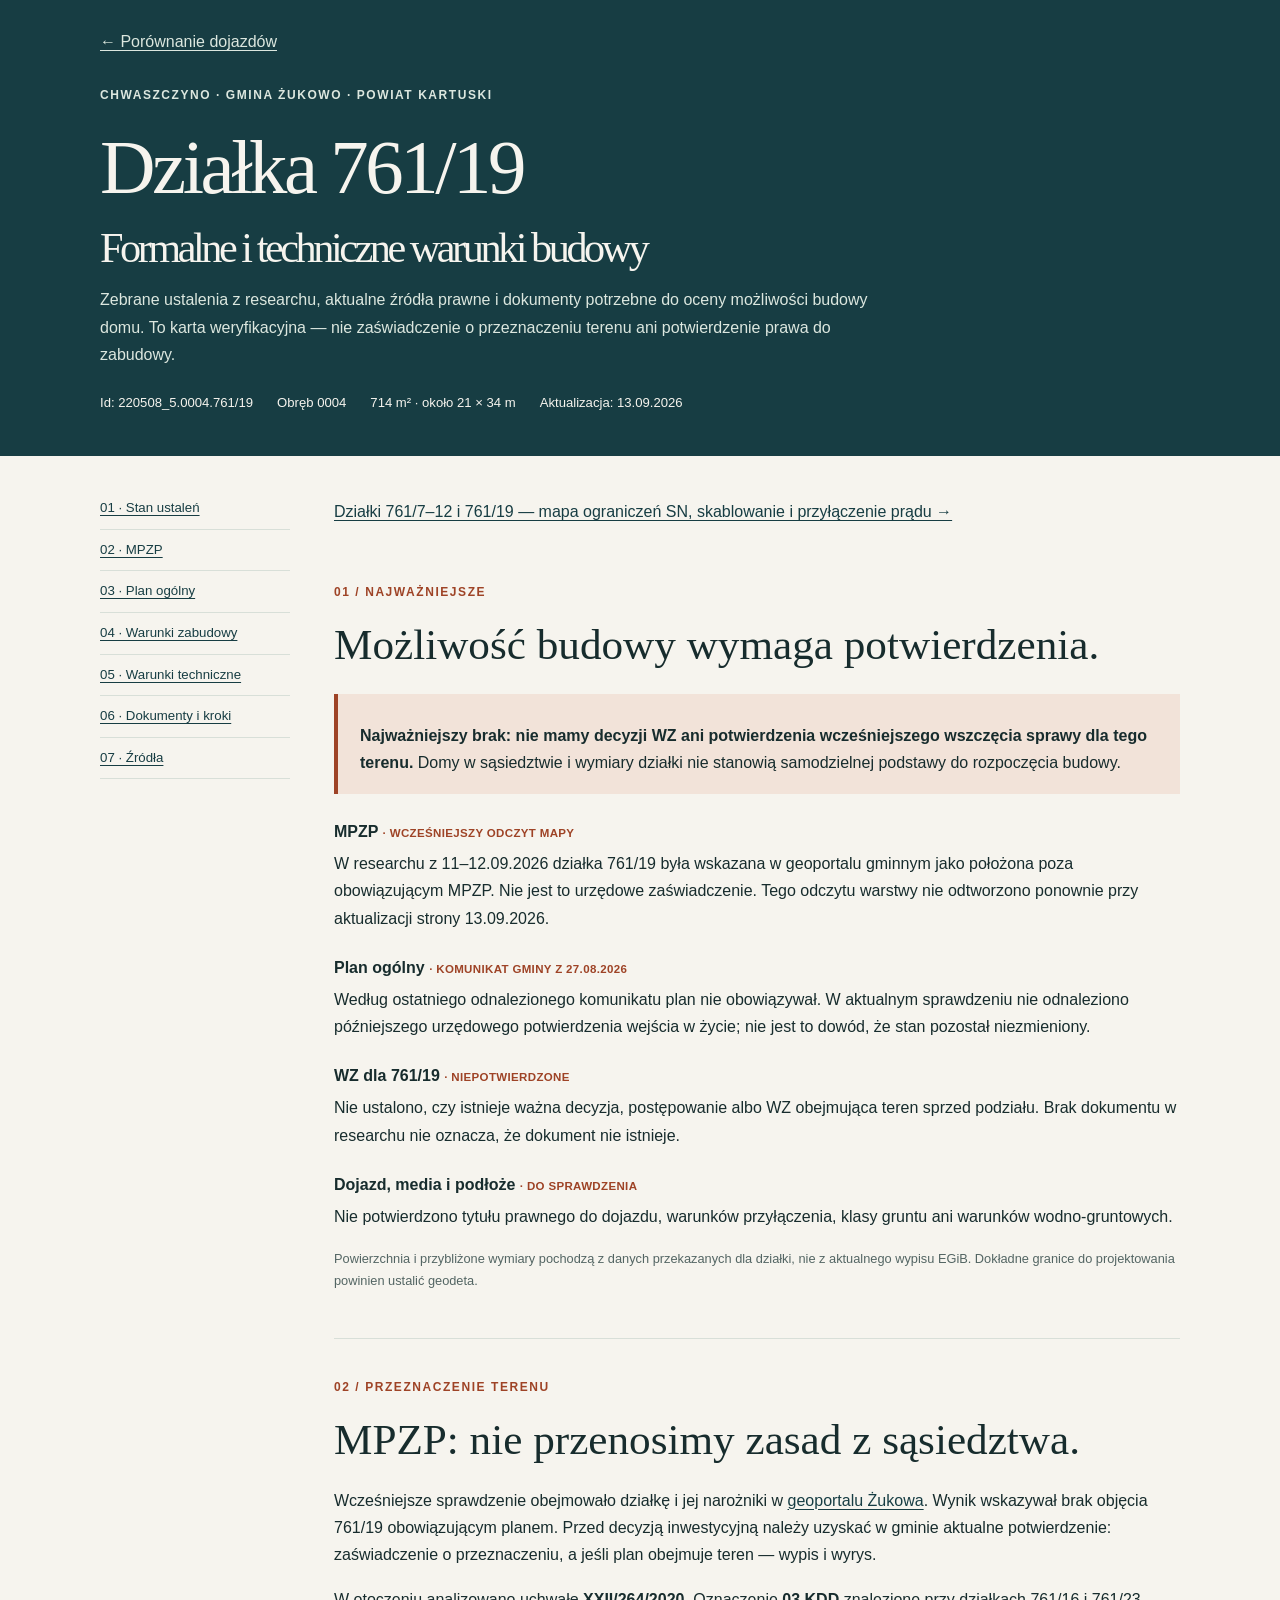
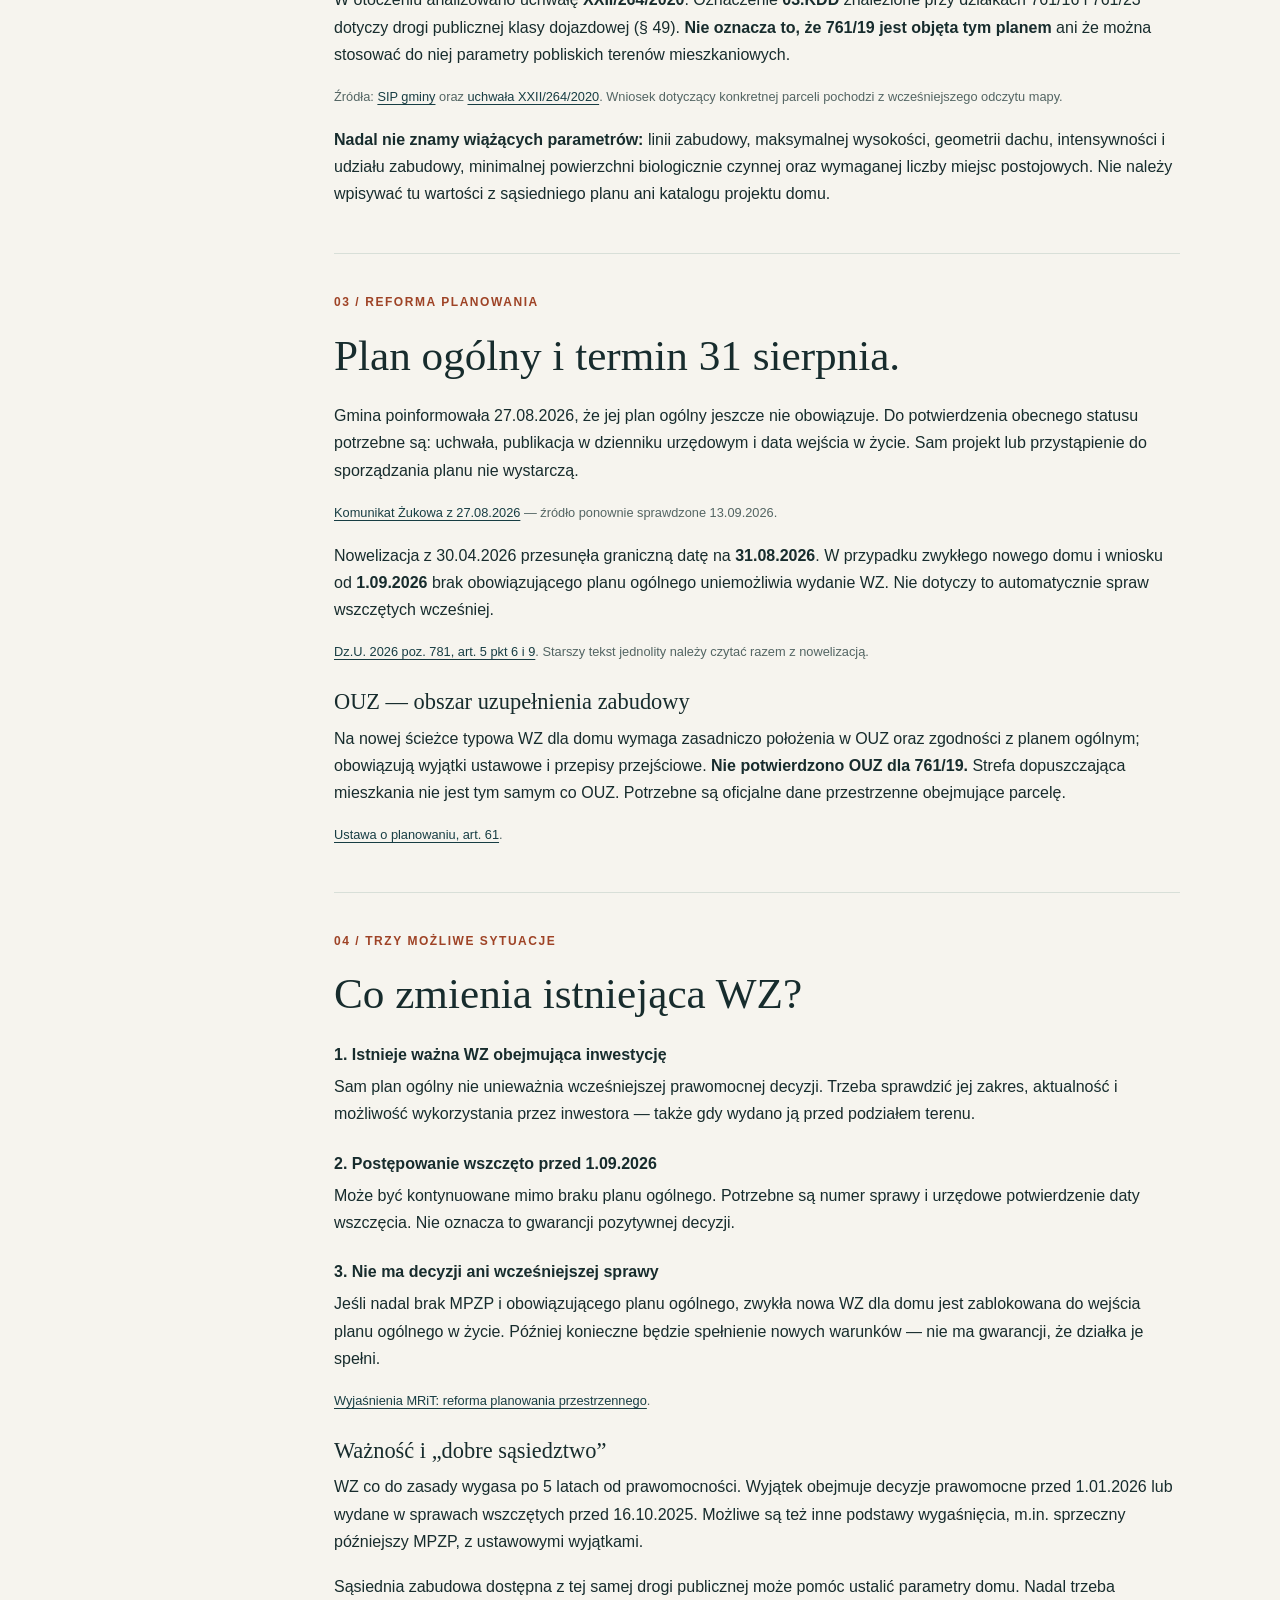
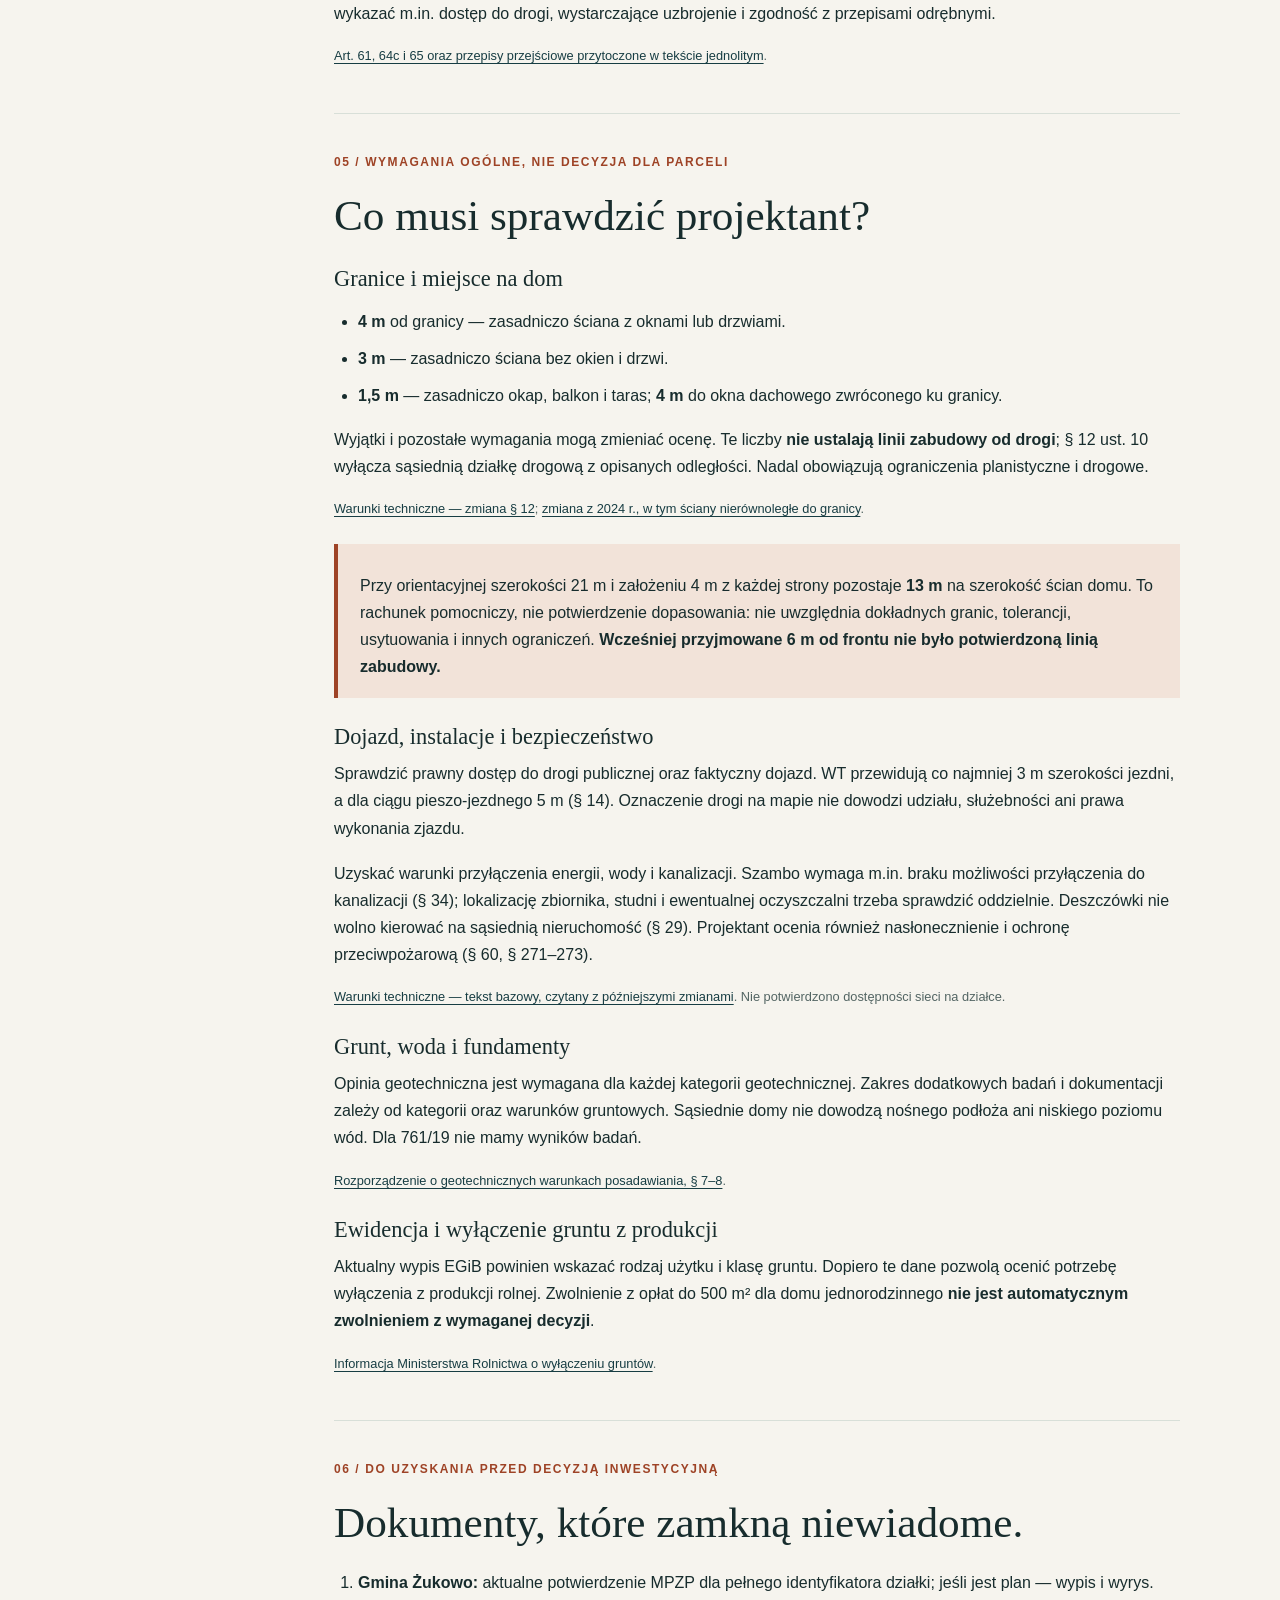
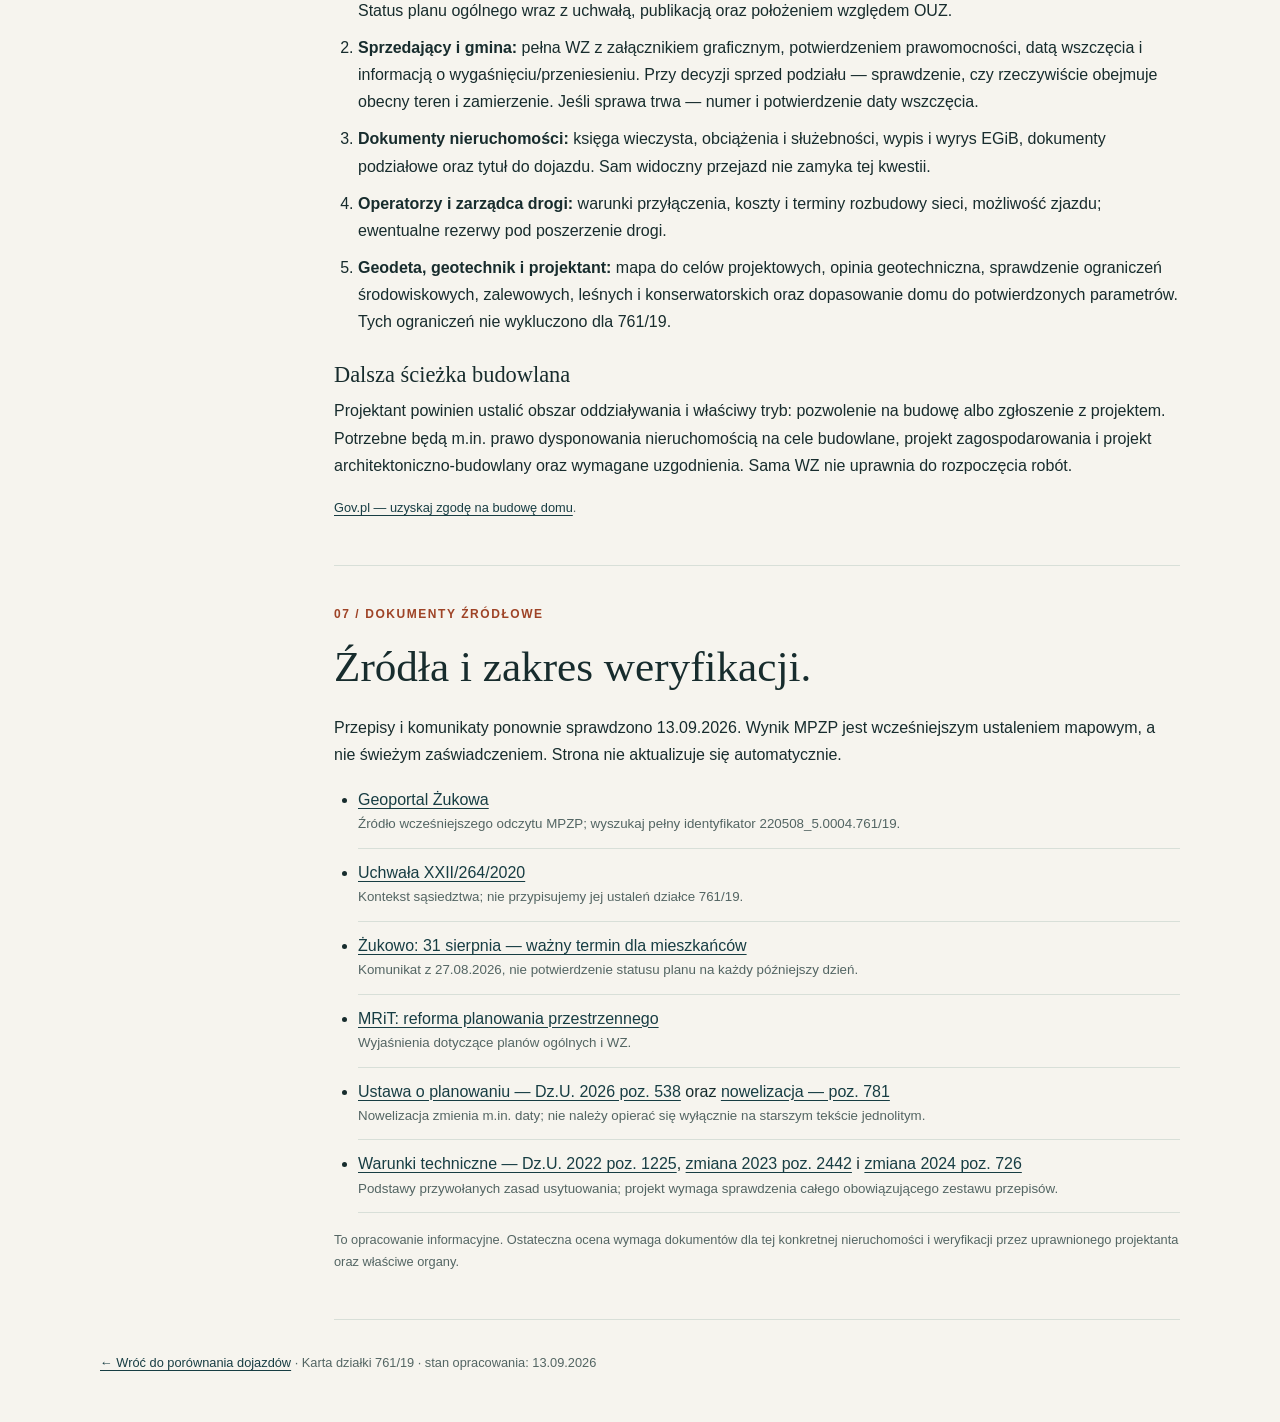
==== commit 9e3a18d1: "Replace parcel 9 with 19 and add 2026 connection cost scenarios" ====
--- a/dzialka-761-19.html
+++ b/dzialka-761-19.html
@@ -91,7 +91,7 @@
       </nav>
     </aside>
     <main id="tresc">
-      <p><a href="linia-sn.html">Nowa analiza: linia SN przy działkach 761/7–12 — mapa ograniczeń i skablowanie →</a></p>
+      <p><a href="linia-sn.html">Działki 761/7–12 i 761/19 — mapa ograniczeń SN, skablowanie i przyłączenie prądu →</a></p>
       <section id="status">
         <p class="number">01 / Najważniejsze</p>
         <h2>Możliwość budowy wymaga potwierdzenia.</h2>
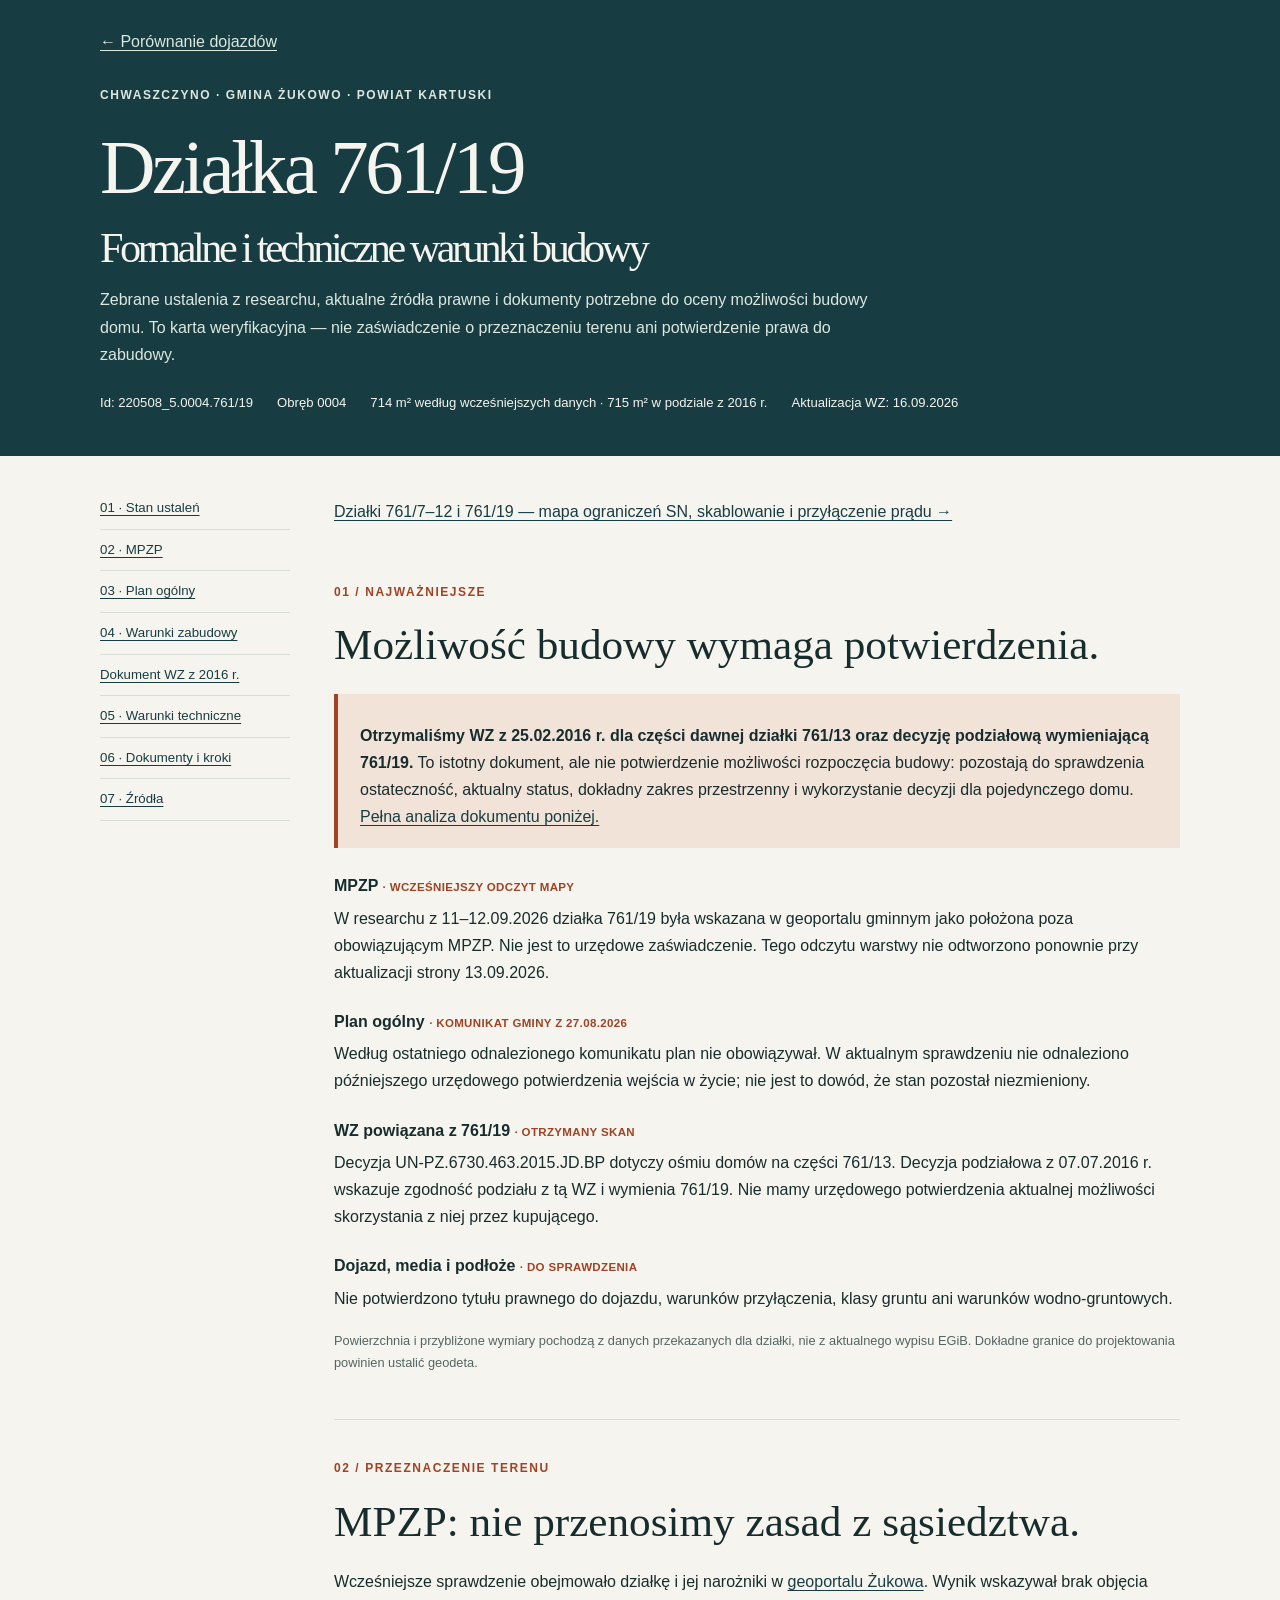
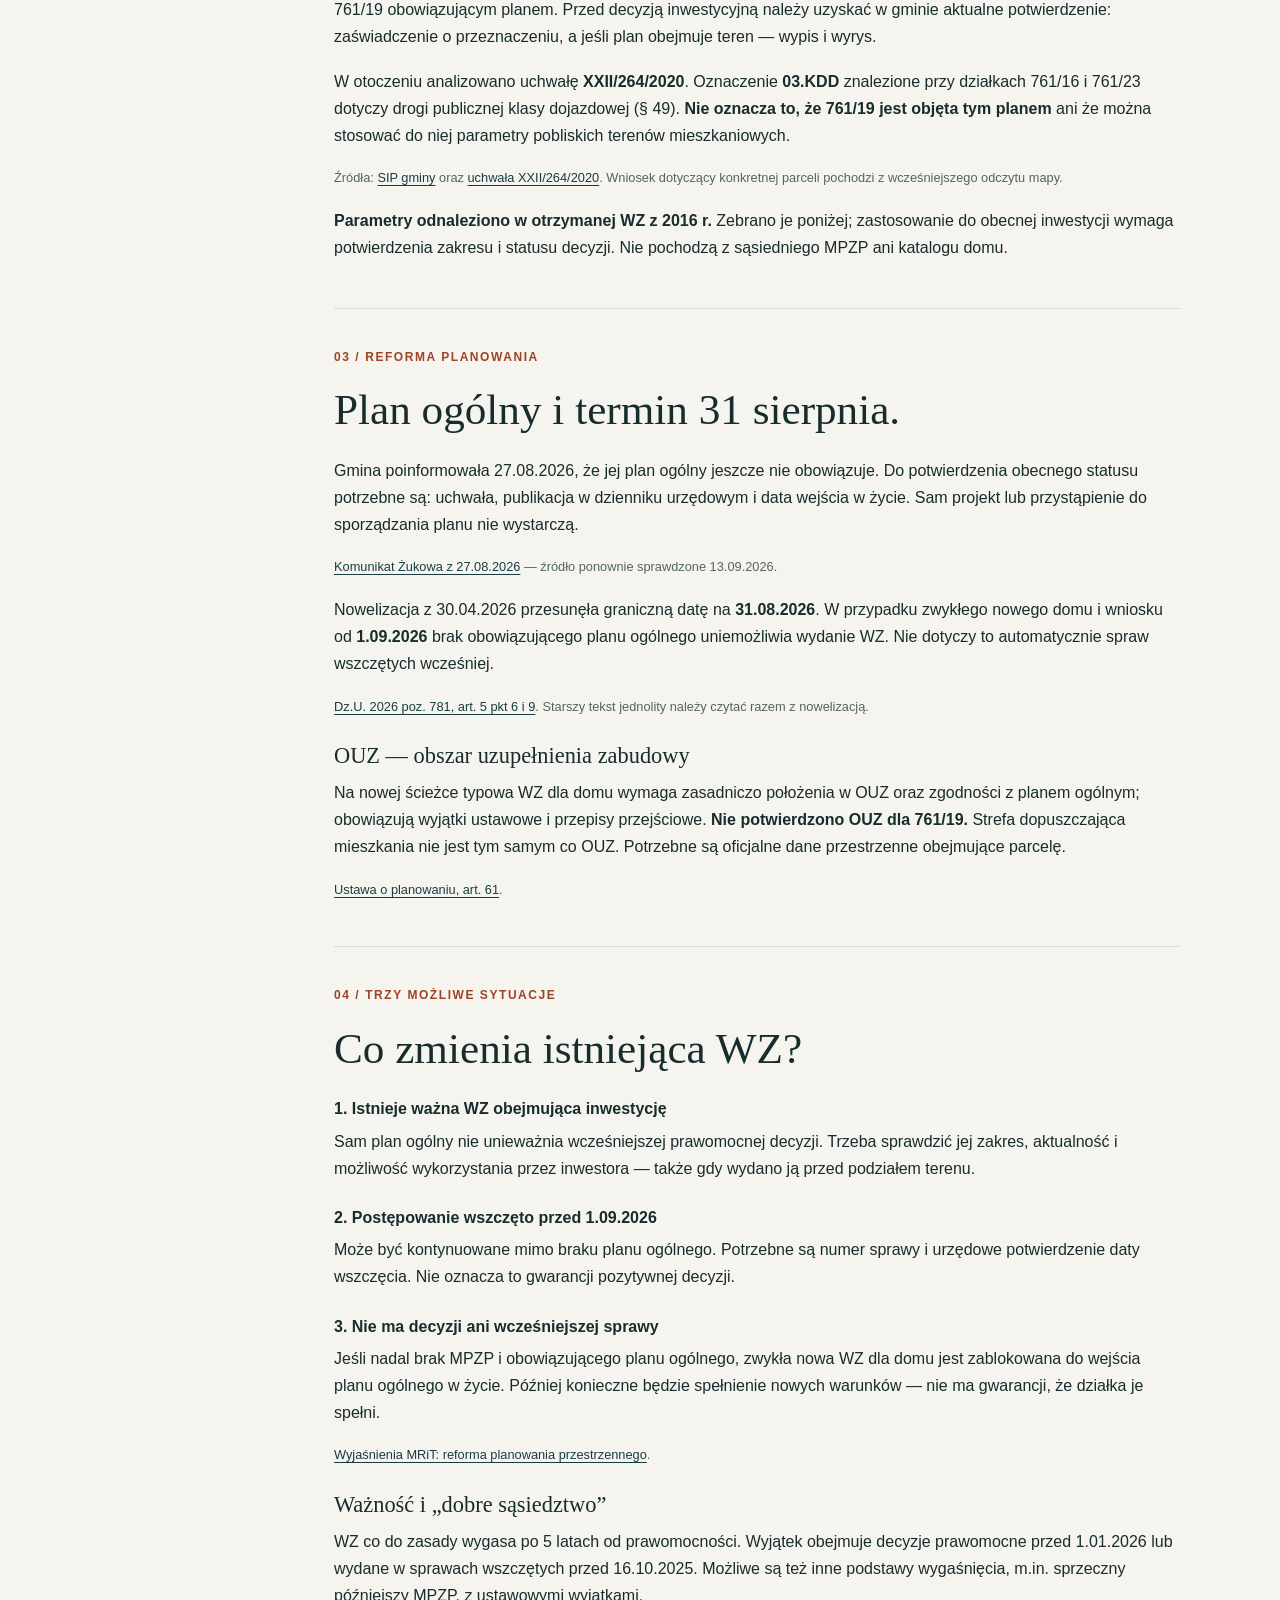
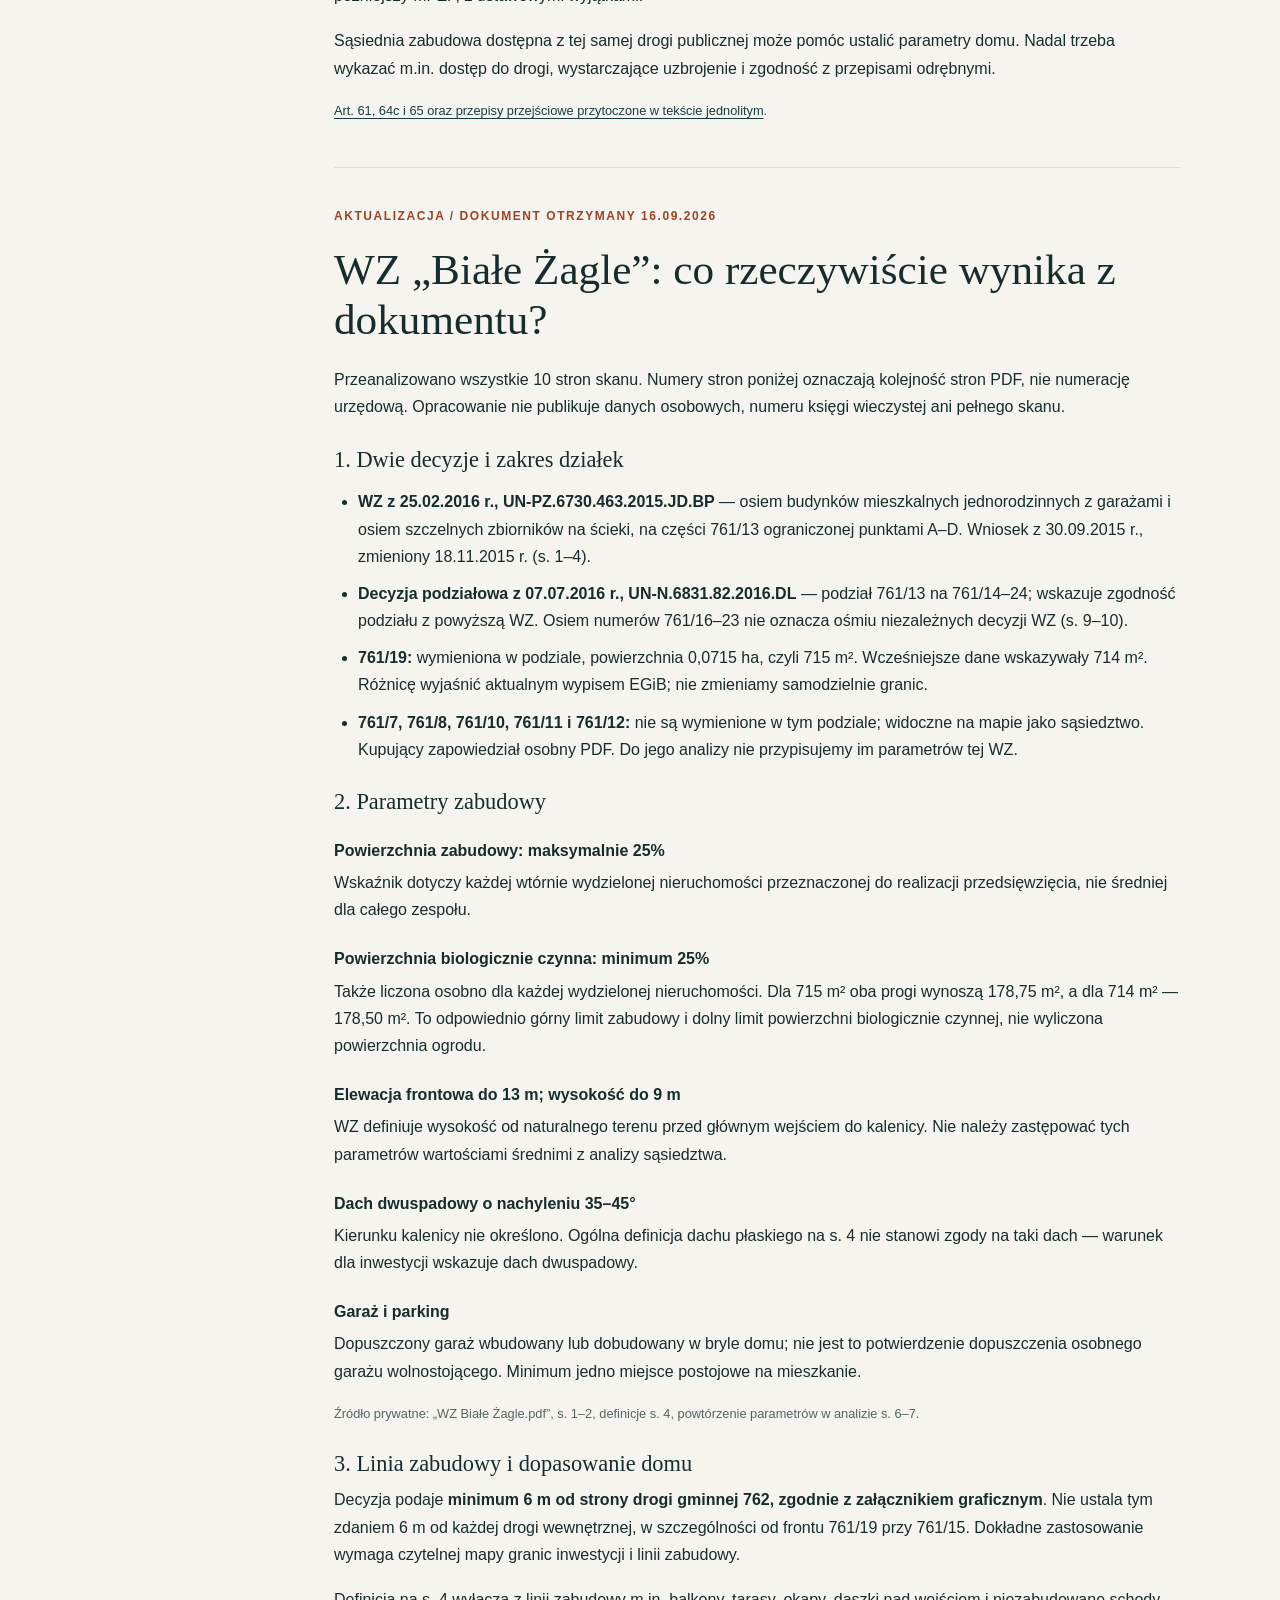
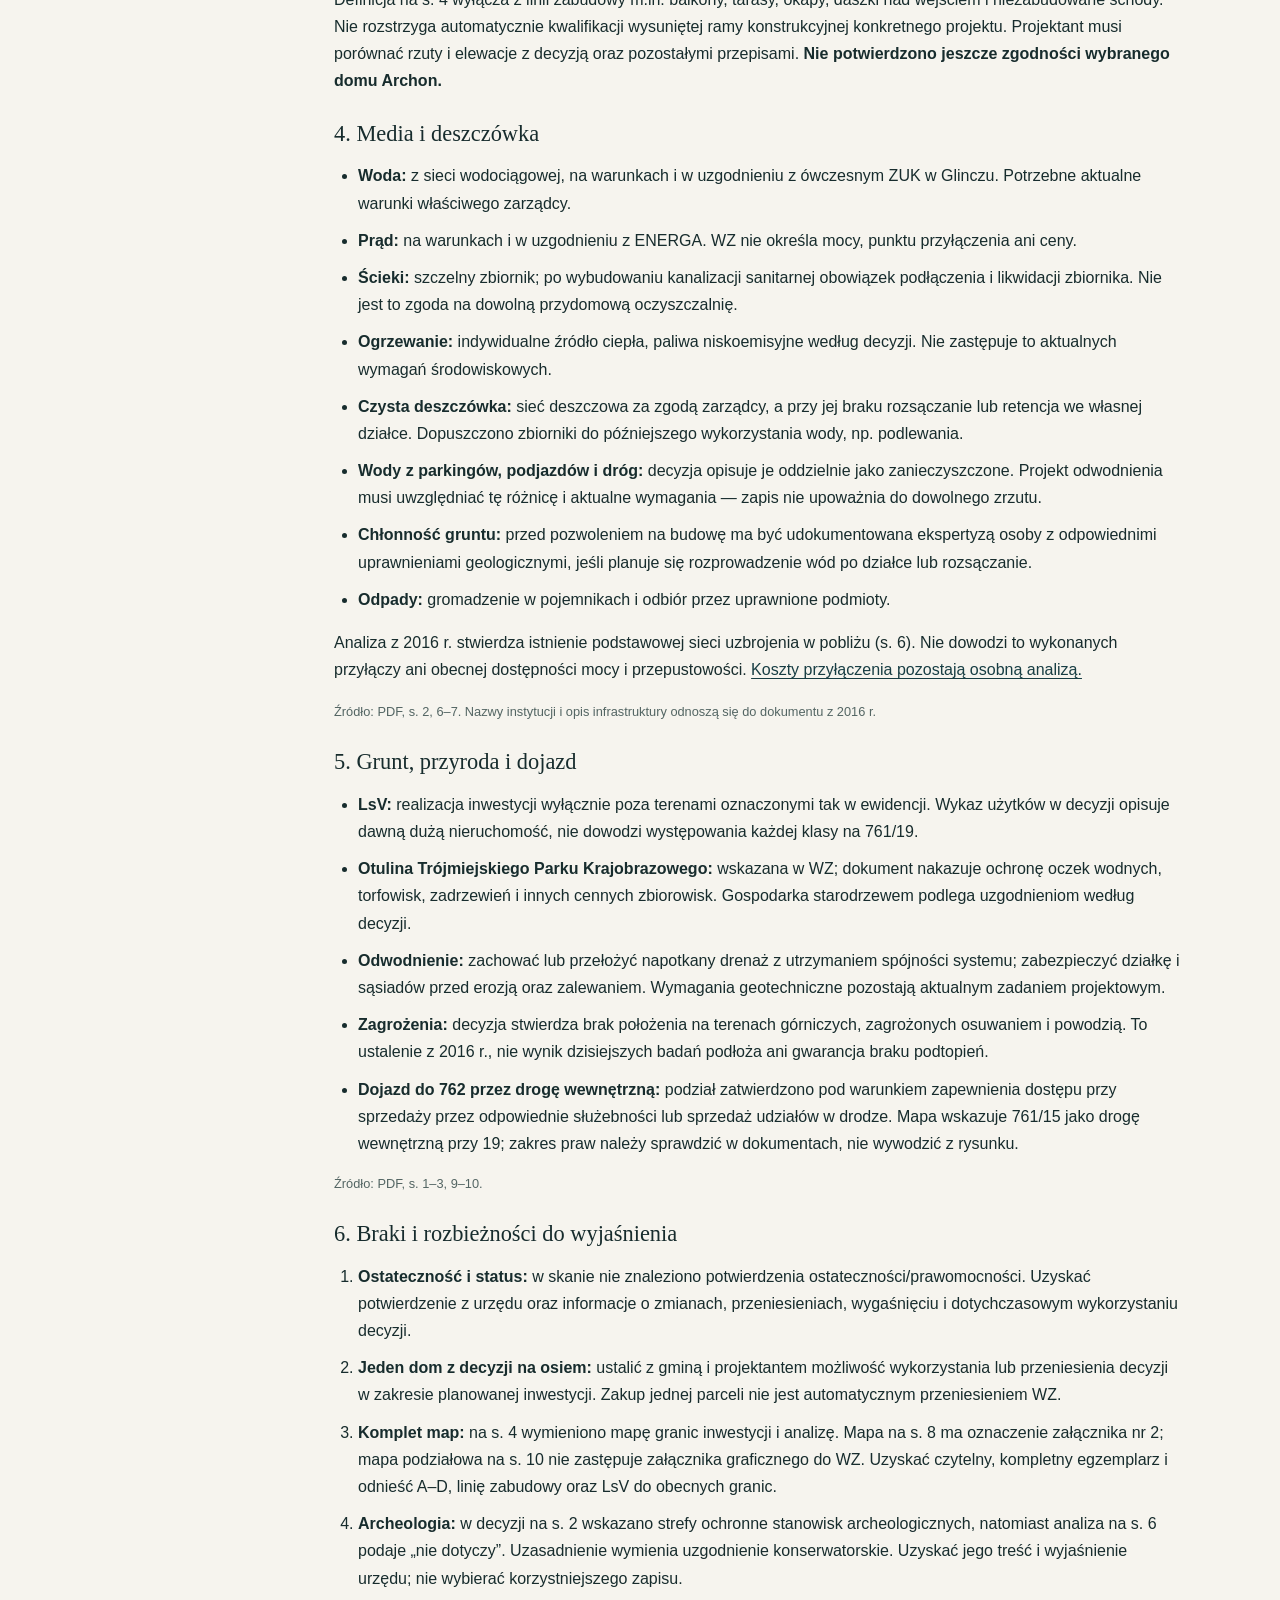
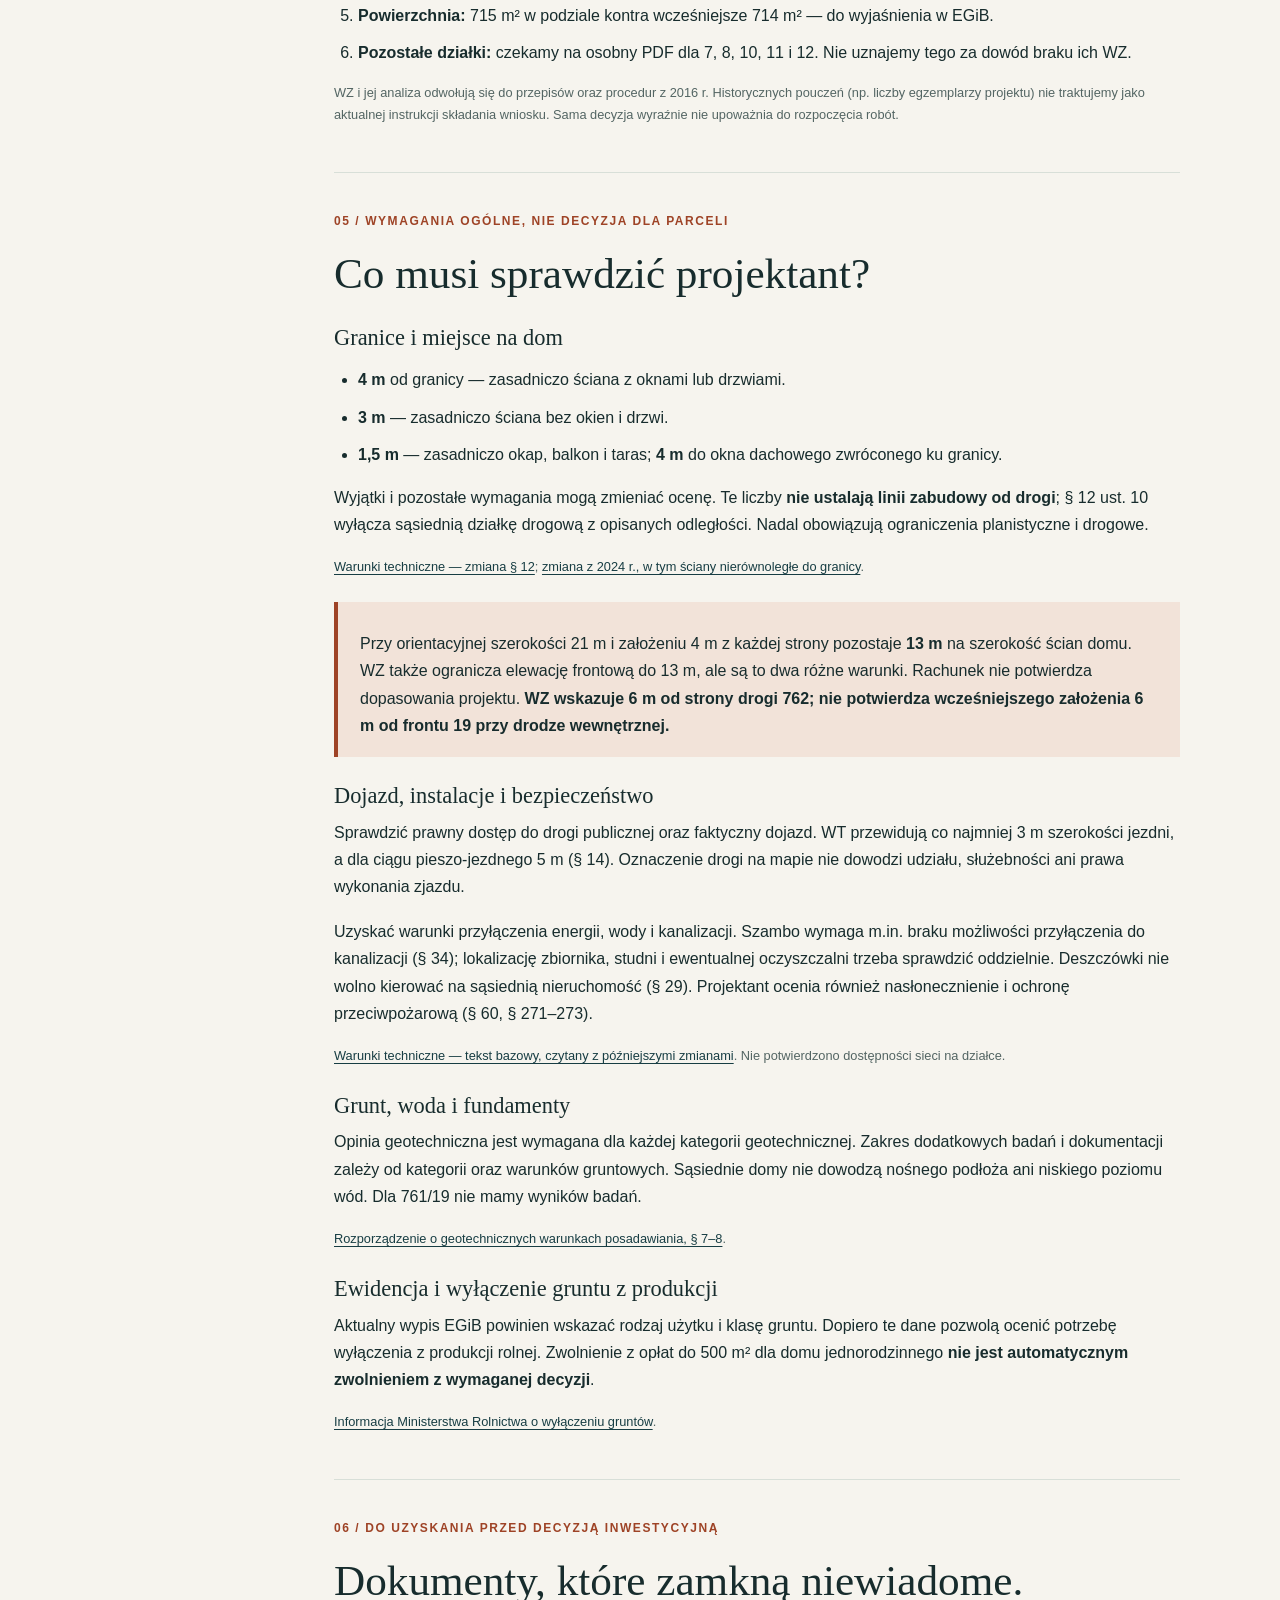
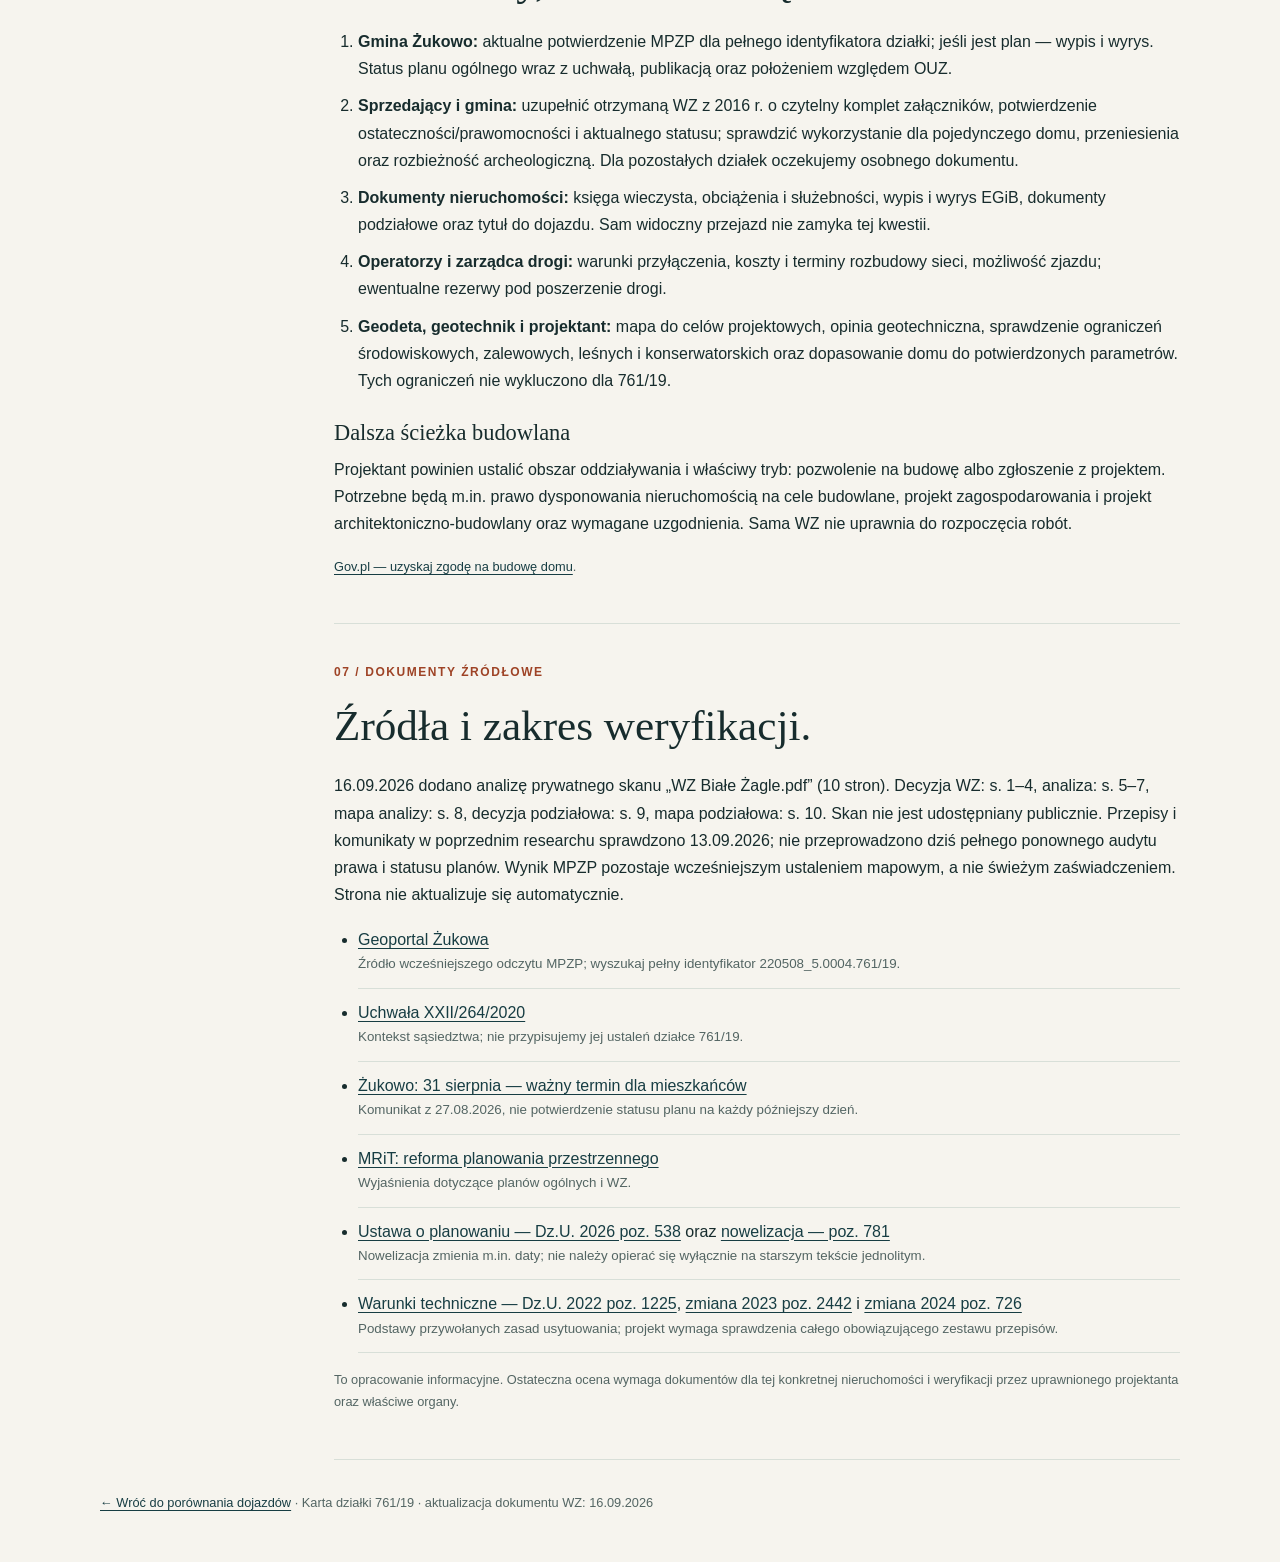
==== commit 846c8042: "Add parcel-specific analysis of received 2016 zoning decision" ====
--- a/dzialka-761-19.html
+++ b/dzialka-761-19.html
@@ -75,7 +75,7 @@
       <p class="eyebrow">Chwaszczyno · gmina Żukowo · powiat kartuski</p>
       <h1>Działka 761/19<span>Formalne i techniczne warunki budowy</span></h1>
       <p class="intro">Zebrane ustalenia z researchu, aktualne źródła prawne i dokumenty potrzebne do oceny możliwości budowy domu. To karta weryfikacyjna — nie zaświadczenie o przeznaczeniu terenu ani potwierdzenie prawa do zabudowy.</p>
-      <div class="metadata"><span>Id: 220508_5.0004.761/19</span><span>Obręb 0004</span><span>714 m² · około 21 × 34 m</span><span>Aktualizacja: <time datetime="2026-09-13">13.09.2026</time></span></div>
+      <div class="metadata"><span>Id: 220508_5.0004.761/19</span><span>Obręb 0004</span><span>714 m² według wcześniejszych danych · 715 m² w podziale z 2016 r.</span><span>Aktualizacja WZ: <time datetime="2026-09-16">16.09.2026</time></span></div>
     </div>
   </header>
   <div class="wrap layout">
@@ -85,6 +85,7 @@
         <a href="#mpzp">02 · MPZP</a>
         <a href="#plan">03 · Plan ogólny</a>
         <a href="#wz">04 · Warunki zabudowy</a>
+        <a href="#wz-2016">Dokument WZ z 2016 r.</a>
         <a href="#techniczne">05 · Warunki techniczne</a>
         <a href="#dokumenty">06 · Dokumenty i kroki</a>
         <a href="#zrodla">07 · Źródła</a>
@@ -95,14 +96,14 @@
       <section id="status">
         <p class="number">01 / Najważniejsze</p>
         <h2>Możliwość budowy wymaga potwierdzenia.</h2>
-        <div class="notice"><p><strong>Najważniejszy brak: nie mamy decyzji WZ ani potwierdzenia wcześniejszego wszczęcia sprawy dla tego terenu.</strong> Domy w sąsiedztwie i wymiary działki nie stanowią samodzielnej podstawy do rozpoczęcia budowy.</p></div>
+        <div class="notice"><p><strong>Otrzymaliśmy WZ z 25.02.2016 r. dla części dawnej działki 761/13 oraz decyzję podziałową wymieniającą 761/19.</strong> To istotny dokument, ale nie potwierdzenie możliwości rozpoczęcia budowy: pozostają do sprawdzenia ostateczność, aktualny status, dokładny zakres przestrzenny i wykorzystanie decyzji dla pojedynczego domu. <a href="#wz-2016">Pełna analiza dokumentu poniżej.</a></p></div>
         <dl>
           <dt>MPZP <span class="status">· wcześniejszy odczyt mapy</span></dt>
           <dd>W researchu z 11–12.09.2026 działka 761/19 była wskazana w geoportalu gminnym jako położona poza obowiązującym MPZP. Nie jest to urzędowe zaświadczenie. Tego odczytu warstwy nie odtworzono ponownie przy aktualizacji strony 13.09.2026.</dd>
           <dt>Plan ogólny <span class="status">· komunikat gminy z 27.08.2026</span></dt>
           <dd>Według ostatniego odnalezionego komunikatu plan nie obowiązywał. W aktualnym sprawdzeniu nie odnaleziono późniejszego urzędowego potwierdzenia wejścia w życie; nie jest to dowód, że stan pozostał niezmieniony.</dd>
-          <dt>WZ dla 761/19 <span class="status">· niepotwierdzone</span></dt>
-          <dd>Nie ustalono, czy istnieje ważna decyzja, postępowanie albo WZ obejmująca teren sprzed podziału. Brak dokumentu w researchu nie oznacza, że dokument nie istnieje.</dd>
+          <dt>WZ powiązana z 761/19 <span class="status">· otrzymany skan</span></dt>
+          <dd>Decyzja UN-PZ.6730.463.2015.JD.BP dotyczy ośmiu domów na części 761/13. Decyzja podziałowa z 07.07.2016 r. wskazuje zgodność podziału z tą WZ i wymienia 761/19. Nie mamy urzędowego potwierdzenia aktualnej możliwości skorzystania z niej przez kupującego.</dd>
           <dt>Dojazd, media i podłoże <span class="status">· do sprawdzenia</span></dt>
           <dd>Nie potwierdzono tytułu prawnego do dojazdu, warunków przyłączenia, klasy gruntu ani warunków wodno-gruntowych.</dd>
         </dl>
@@ -114,7 +115,7 @@
         <p>Wcześniejsze sprawdzenie obejmowało działkę i jej narożniki w <a href="https://sip.gison.pl/zukowo">geoportalu Żukowa</a>. Wynik wskazywał brak objęcia 761/19 obowiązującym planem. Przed decyzją inwestycyjną należy uzyskać w gminie aktualne potwierdzenie: zaświadczenie o przeznaczeniu, a jeśli plan obejmuje teren — wypis i wyrys.</p>
         <p>W otoczeniu analizowano uchwałę <strong>XXII/264/2020</strong>. Oznaczenie <strong>03.KDD</strong> znalezione przy działkach 761/16 i 761/23 dotyczy drogi publicznej klasy dojazdowej (§ 49). <strong>Nie oznacza to, że 761/19 jest objęta tym planem</strong> ani że można stosować do niej parametry pobliskich terenów mieszkaniowych.</p>
         <p class="source">Źródła: <a href="https://sip.gison.pl/zukowo">SIP gminy</a> oraz <a href="https://rastry.gison.pl/mpzp-public/zukowo/uchwaly/U_2020_264_XXII.pdf">uchwała XXII/264/2020</a>. Wniosek dotyczący konkretnej parceli pochodzi z wcześniejszego odczytu mapy.</p>
-        <p><strong>Nadal nie znamy wiążących parametrów:</strong> linii zabudowy, maksymalnej wysokości, geometrii dachu, intensywności i udziału zabudowy, minimalnej powierzchni biologicznie czynnej oraz wymaganej liczby miejsc postojowych. Nie należy wpisywać tu wartości z sąsiedniego planu ani katalogu projektu domu.</p>
+        <p><strong>Parametry odnaleziono w otrzymanej WZ z 2016 r.</strong> Zebrano je poniżej; zastosowanie do obecnej inwestycji wymaga potwierdzenia zakresu i statusu decyzji. Nie pochodzą z sąsiedniego MPZP ani katalogu domu.</p>
       </section>
       <section id="plan">
         <p class="number">03 / Reforma planowania</p>
@@ -144,6 +145,67 @@
         <p>Sąsiednia zabudowa dostępna z tej samej drogi publicznej może pomóc ustalić parametry domu. Nadal trzeba wykazać m.in. dostęp do drogi, wystarczające uzbrojenie i zgodność z przepisami odrębnymi.</p>
         <p class="source"><a href="https://eli.gov.pl/api/acts/DU/2026/538/text/T/D20260538L.pdf">Art. 61, 64c i 65 oraz przepisy przejściowe przytoczone w tekście jednolitym</a>.</p>
       </section>
+      <section id="wz-2016">
+        <p class="number">Aktualizacja / dokument otrzymany 16.09.2026</p>
+        <h2>WZ „Białe Żagle”: co rzeczywiście wynika z dokumentu?</h2>
+        <p>Przeanalizowano wszystkie 10 stron skanu. Numery stron poniżej oznaczają kolejność stron PDF, nie numerację urzędową. Opracowanie nie publikuje danych osobowych, numeru księgi wieczystej ani pełnego skanu.</p>
+        <h3>1. Dwie decyzje i zakres działek</h3>
+        <ul>
+          <li><strong>WZ z 25.02.2016 r., UN-PZ.6730.463.2015.JD.BP</strong> — osiem budynków mieszkalnych jednorodzinnych z garażami i osiem szczelnych zbiorników na ścieki, na części 761/13 ograniczonej punktami A–D. Wniosek z 30.09.2015 r., zmieniony 18.11.2015 r. (s. 1–4).</li>
+          <li><strong>Decyzja podziałowa z 07.07.2016 r., UN-N.6831.82.2016.DL</strong> — podział 761/13 na 761/14–24; wskazuje zgodność podziału z powyższą WZ. Osiem numerów 761/16–23 nie oznacza ośmiu niezależnych decyzji WZ (s. 9–10).</li>
+          <li><strong>761/19:</strong> wymieniona w podziale, powierzchnia 0,0715 ha, czyli 715 m². Wcześniejsze dane wskazywały 714 m². Różnicę wyjaśnić aktualnym wypisem EGiB; nie zmieniamy samodzielnie granic.</li>
+          <li><strong>761/7, 761/8, 761/10, 761/11 i 761/12:</strong> nie są wymienione w tym podziale; widoczne na mapie jako sąsiedztwo. Kupujący zapowiedział osobny PDF. Do jego analizy nie przypisujemy im parametrów tej WZ.</li>
+        </ul>
+        <h3>2. Parametry zabudowy</h3>
+        <dl>
+          <dt>Powierzchnia zabudowy: maksymalnie 25%</dt>
+          <dd>Wskaźnik dotyczy każdej wtórnie wydzielonej nieruchomości przeznaczonej do realizacji przedsięwzięcia, nie średniej dla całego zespołu.</dd>
+          <dt>Powierzchnia biologicznie czynna: minimum 25%</dt>
+          <dd>Także liczona osobno dla każdej wydzielonej nieruchomości. Dla 715 m² oba progi wynoszą 178,75 m², a dla 714 m² — 178,50 m². To odpowiednio górny limit zabudowy i dolny limit powierzchni biologicznie czynnej, nie wyliczona powierzchnia ogrodu.</dd>
+          <dt>Elewacja frontowa do 13 m; wysokość do 9 m</dt>
+          <dd>WZ definiuje wysokość od naturalnego terenu przed głównym wejściem do kalenicy. Nie należy zastępować tych parametrów wartościami średnimi z analizy sąsiedztwa.</dd>
+          <dt>Dach dwuspadowy o nachyleniu 35–45°</dt>
+          <dd>Kierunku kalenicy nie określono. Ogólna definicja dachu płaskiego na s. 4 nie stanowi zgody na taki dach — warunek dla inwestycji wskazuje dach dwuspadowy.</dd>
+          <dt>Garaż i parking</dt>
+          <dd>Dopuszczony garaż wbudowany lub dobudowany w bryle domu; nie jest to potwierdzenie dopuszczenia osobnego garażu wolnostojącego. Minimum jedno miejsce postojowe na mieszkanie.</dd>
+        </dl>
+        <p class="source">Źródło prywatne: „WZ Białe Żagle.pdf”, s. 1–2, definicje s. 4, powtórzenie parametrów w analizie s. 6–7.</p>
+        <h3>3. Linia zabudowy i dopasowanie domu</h3>
+        <p>Decyzja podaje <strong>minimum 6 m od strony drogi gminnej 762, zgodnie z załącznikiem graficznym</strong>. Nie ustala tym zdaniem 6 m od każdej drogi wewnętrznej, w szczególności od frontu 761/19 przy 761/15. Dokładne zastosowanie wymaga czytelnej mapy granic inwestycji i linii zabudowy.</p>
+        <p>Definicja na s. 4 wyłącza z linii zabudowy m.in. balkony, tarasy, okapy, daszki nad wejściem i niezabudowane schody. Nie rozstrzyga automatycznie kwalifikacji wysuniętej ramy konstrukcyjnej konkretnego projektu. Projektant musi porównać rzuty i elewacje z decyzją oraz pozostałymi przepisami. <strong>Nie potwierdzono jeszcze zgodności wybranego domu Archon.</strong></p>
+        <h3>4. Media i deszczówka</h3>
+        <ul>
+          <li><strong>Woda:</strong> z sieci wodociągowej, na warunkach i w uzgodnieniu z ówczesnym ZUK w Glinczu. Potrzebne aktualne warunki właściwego zarządcy.</li>
+          <li><strong>Prąd:</strong> na warunkach i w uzgodnieniu z ENERGA. WZ nie określa mocy, punktu przyłączenia ani ceny.</li>
+          <li><strong>Ścieki:</strong> szczelny zbiornik; po wybudowaniu kanalizacji sanitarnej obowiązek podłączenia i likwidacji zbiornika. Nie jest to zgoda na dowolną przydomową oczyszczalnię.</li>
+          <li><strong>Ogrzewanie:</strong> indywidualne źródło ciepła, paliwa niskoemisyjne według decyzji. Nie zastępuje to aktualnych wymagań środowiskowych.</li>
+          <li><strong>Czysta deszczówka:</strong> sieć deszczowa za zgodą zarządcy, a przy jej braku rozsączanie lub retencja we własnej działce. Dopuszczono zbiorniki do późniejszego wykorzystania wody, np. podlewania.</li>
+          <li><strong>Wody z parkingów, podjazdów i dróg:</strong> decyzja opisuje je oddzielnie jako zanieczyszczone. Projekt odwodnienia musi uwzględniać tę różnicę i aktualne wymagania — zapis nie upoważnia do dowolnego zrzutu.</li>
+          <li><strong>Chłonność gruntu:</strong> przed pozwoleniem na budowę ma być udokumentowana ekspertyzą osoby z odpowiednimi uprawnieniami geologicznymi, jeśli planuje się rozprowadzenie wód po działce lub rozsączanie.</li>
+          <li><strong>Odpady:</strong> gromadzenie w pojemnikach i odbiór przez uprawnione podmioty.</li>
+        </ul>
+        <p>Analiza z 2016 r. stwierdza istnienie podstawowej sieci uzbrojenia w pobliżu (s. 6). Nie dowodzi to wykonanych przyłączy ani obecnej dostępności mocy i przepustowości. <a href="linia-sn.html#prad">Koszty przyłączenia pozostają osobną analizą.</a></p>
+        <p class="source">Źródło: PDF, s. 2, 6–7. Nazwy instytucji i opis infrastruktury odnoszą się do dokumentu z 2016 r.</p>
+        <h3>5. Grunt, przyroda i dojazd</h3>
+        <ul>
+          <li><strong>LsV:</strong> realizacja inwestycji wyłącznie poza terenami oznaczonymi tak w ewidencji. Wykaz użytków w decyzji opisuje dawną dużą nieruchomość, nie dowodzi występowania każdej klasy na 761/19.</li>
+          <li><strong>Otulina Trójmiejskiego Parku Krajobrazowego:</strong> wskazana w WZ; dokument nakazuje ochronę oczek wodnych, torfowisk, zadrzewień i innych cennych zbiorowisk. Gospodarka starodrzewem podlega uzgodnieniom według decyzji.</li>
+          <li><strong>Odwodnienie:</strong> zachować lub przełożyć napotkany drenaż z utrzymaniem spójności systemu; zabezpieczyć działkę i sąsiadów przed erozją oraz zalewaniem. Wymagania geotechniczne pozostają aktualnym zadaniem projektowym.</li>
+          <li><strong>Zagrożenia:</strong> decyzja stwierdza brak położenia na terenach górniczych, zagrożonych osuwaniem i powodzią. To ustalenie z 2016 r., nie wynik dzisiejszych badań podłoża ani gwarancja braku podtopień.</li>
+          <li><strong>Dojazd do 762 przez drogę wewnętrzną:</strong> podział zatwierdzono pod warunkiem zapewnienia dostępu przy sprzedaży przez odpowiednie służebności lub sprzedaż udziałów w drodze. Mapa wskazuje 761/15 jako drogę wewnętrzną przy 19; zakres praw należy sprawdzić w dokumentach, nie wywodzić z rysunku.</li>
+        </ul>
+        <p class="source">Źródło: PDF, s. 1–3, 9–10.</p>
+        <h3>6. Braki i rozbieżności do wyjaśnienia</h3>
+        <ol>
+          <li><strong>Ostateczność i status:</strong> w skanie nie znaleziono potwierdzenia ostateczności/prawomocności. Uzyskać potwierdzenie z urzędu oraz informacje o zmianach, przeniesieniach, wygaśnięciu i dotychczasowym wykorzystaniu decyzji.</li>
+          <li><strong>Jeden dom z decyzji na osiem:</strong> ustalić z gminą i projektantem możliwość wykorzystania lub przeniesienia decyzji w zakresie planowanej inwestycji. Zakup jednej parceli nie jest automatycznym przeniesieniem WZ.</li>
+          <li><strong>Komplet map:</strong> na s. 4 wymieniono mapę granic inwestycji i analizę. Mapa na s. 8 ma oznaczenie załącznika nr 2; mapa podziałowa na s. 10 nie zastępuje załącznika graficznego do WZ. Uzyskać czytelny, kompletny egzemplarz i odnieść A–D, linię zabudowy oraz LsV do obecnych granic.</li>
+          <li><strong>Archeologia:</strong> w decyzji na s. 2 wskazano strefy ochronne stanowisk archeologicznych, natomiast analiza na s. 6 podaje „nie dotyczy”. Uzasadnienie wymienia uzgodnienie konserwatorskie. Uzyskać jego treść i wyjaśnienie urzędu; nie wybierać korzystniejszego zapisu.</li>
+          <li><strong>Powierzchnia:</strong> 715 m² w podziale kontra wcześniejsze 714 m² — do wyjaśnienia w EGiB.</li>
+          <li><strong>Pozostałe działki:</strong> czekamy na osobny PDF dla 7, 8, 10, 11 i 12. Nie uznajemy tego za dowód braku ich WZ.</li>
+        </ol>
+        <p class="small">WZ i jej analiza odwołują się do przepisów oraz procedur z 2016 r. Historycznych pouczeń (np. liczby egzemplarzy projektu) nie traktujemy jako aktualnej instrukcji składania wniosku. Sama decyzja wyraźnie nie upoważnia do rozpoczęcia robót.</p>
+      </section>
       <section id="techniczne">
         <p class="number">05 / Wymagania ogólne, nie decyzja dla parceli</p>
         <h2>Co musi sprawdzić projektant?</h2>
@@ -155,7 +217,7 @@
         </ul>
         <p>Wyjątki i pozostałe wymagania mogą zmieniać ocenę. Te liczby <strong>nie ustalają linii zabudowy od drogi</strong>; § 12 ust. 10 wyłącza sąsiednią działkę drogową z opisanych odległości. Nadal obowiązują ograniczenia planistyczne i drogowe.</p>
         <p class="source"><a href="https://eli.gov.pl/api/acts/DU/2023/2442/text.html">Warunki techniczne — zmiana § 12</a>; <a href="https://eli.gov.pl/api/acts/DU/2024/726/text.html">zmiana z 2024 r., w tym ściany nierównoległe do granicy</a>.</p>
-        <div class="notice"><p>Przy orientacyjnej szerokości 21 m i założeniu 4 m z każdej strony pozostaje <strong>13 m</strong> na szerokość ścian domu. To rachunek pomocniczy, nie potwierdzenie dopasowania: nie uwzględnia dokładnych granic, tolerancji, usytuowania i innych ograniczeń. <strong>Wcześniej przyjmowane 6 m od frontu nie było potwierdzoną linią zabudowy.</strong></p></div>
+        <div class="notice"><p>Przy orientacyjnej szerokości 21 m i założeniu 4 m z każdej strony pozostaje <strong>13 m</strong> na szerokość ścian domu. WZ także ogranicza elewację frontową do 13 m, ale są to dwa różne warunki. Rachunek nie potwierdza dopasowania projektu. <strong>WZ wskazuje 6 m od strony drogi 762; nie potwierdza wcześniejszego założenia 6 m od frontu 19 przy drodze wewnętrznej.</strong></p></div>
         <h3>Dojazd, instalacje i bezpieczeństwo</h3>
         <p>Sprawdzić prawny dostęp do drogi publicznej oraz faktyczny dojazd. WT przewidują co najmniej 3 m szerokości jezdni, a dla ciągu pieszo-jezdnego 5 m (§ 14). Oznaczenie drogi na mapie nie dowodzi udziału, służebności ani prawa wykonania zjazdu.</p>
         <p>Uzyskać warunki przyłączenia energii, wody i kanalizacji. Szambo wymaga m.in. braku możliwości przyłączenia do kanalizacji (§ 34); lokalizację zbiornika, studni i ewentualnej oczyszczalni trzeba sprawdzić oddzielnie. Deszczówki nie wolno kierować na sąsiednią nieruchomość (§ 29). Projektant ocenia również nasłonecznienie i ochronę przeciwpożarową (§ 60, § 271–273).</p>
@@ -172,7 +234,7 @@
         <h2>Dokumenty, które zamkną niewiadome.</h2>
         <ol>
           <li><strong>Gmina Żukowo:</strong> aktualne potwierdzenie MPZP dla pełnego identyfikatora działki; jeśli jest plan — wypis i wyrys. Status planu ogólnego wraz z uchwałą, publikacją oraz położeniem względem OUZ.</li>
-          <li><strong>Sprzedający i gmina:</strong> pełna WZ z załącznikiem graficznym, potwierdzeniem prawomocności, datą wszczęcia i informacją o wygaśnięciu/przeniesieniu. Przy decyzji sprzed podziału — sprawdzenie, czy rzeczywiście obejmuje obecny teren i zamierzenie. Jeśli sprawa trwa — numer i potwierdzenie daty wszczęcia.</li>
+          <li><strong>Sprzedający i gmina:</strong> uzupełnić otrzymaną WZ z 2016 r. o czytelny komplet załączników, potwierdzenie ostateczności/prawomocności i aktualnego statusu; sprawdzić wykorzystanie dla pojedynczego domu, przeniesienia oraz rozbieżność archeologiczną. Dla pozostałych działek oczekujemy osobnego dokumentu.</li>
           <li><strong>Dokumenty nieruchomości:</strong> księga wieczysta, obciążenia i służebności, wypis i wyrys EGiB, dokumenty podziałowe oraz tytuł do dojazdu. Sam widoczny przejazd nie zamyka tej kwestii.</li>
           <li><strong>Operatorzy i zarządca drogi:</strong> warunki przyłączenia, koszty i terminy rozbudowy sieci, możliwość zjazdu; ewentualne rezerwy pod poszerzenie drogi.</li>
           <li><strong>Geodeta, geotechnik i projektant:</strong> mapa do celów projektowych, opinia geotechniczna, sprawdzenie ograniczeń środowiskowych, zalewowych, leśnych i konserwatorskich oraz dopasowanie domu do potwierdzonych parametrów. Tych ograniczeń nie wykluczono dla 761/19.</li>
@@ -184,7 +246,7 @@
       <section id="zrodla">
         <p class="number">07 / Dokumenty źródłowe</p>
         <h2>Źródła i zakres weryfikacji.</h2>
-        <p>Przepisy i komunikaty ponownie sprawdzono 13.09.2026. Wynik MPZP jest wcześniejszym ustaleniem mapowym, a nie świeżym zaświadczeniem. Strona nie aktualizuje się automatycznie.</p>
+        <p>16.09.2026 dodano analizę prywatnego skanu „WZ Białe Żagle.pdf” (10 stron). Decyzja WZ: s. 1–4, analiza: s. 5–7, mapa analizy: s. 8, decyzja podziałowa: s. 9, mapa podziałowa: s. 10. Skan nie jest udostępniany publicznie. Przepisy i komunikaty w poprzednim researchu sprawdzono 13.09.2026; nie przeprowadzono dziś pełnego ponownego audytu prawa i statusu planów. Wynik MPZP pozostaje wcześniejszym ustaleniem mapowym, a nie świeżym zaświadczeniem. Strona nie aktualizuje się automatycznie.</p>
         <ul class="sources">
           <li><a href="https://sip.gison.pl/zukowo">Geoportal Żukowa</a><small>Źródło wcześniejszego odczytu MPZP; wyszukaj pełny identyfikator 220508_5.0004.761/19.</small></li>
           <li><a href="https://rastry.gison.pl/mpzp-public/zukowo/uchwaly/U_2020_264_XXII.pdf">Uchwała XXII/264/2020</a><small>Kontekst sąsiedztwa; nie przypisujemy jej ustaleń działce 761/19.</small></li>
@@ -197,6 +259,6 @@
       </section>
     </main>
   </div>
-  <footer class="wrap"><a href="./">← Wróć do porównania dojazdów</a> · Karta działki 761/19 · stan opracowania: 13.09.2026</footer>
+  <footer class="wrap"><a href="./">← Wróć do porównania dojazdów</a> · Karta działki 761/19 · aktualizacja dokumentu WZ: 16.09.2026</footer>
 </body>
 </html>
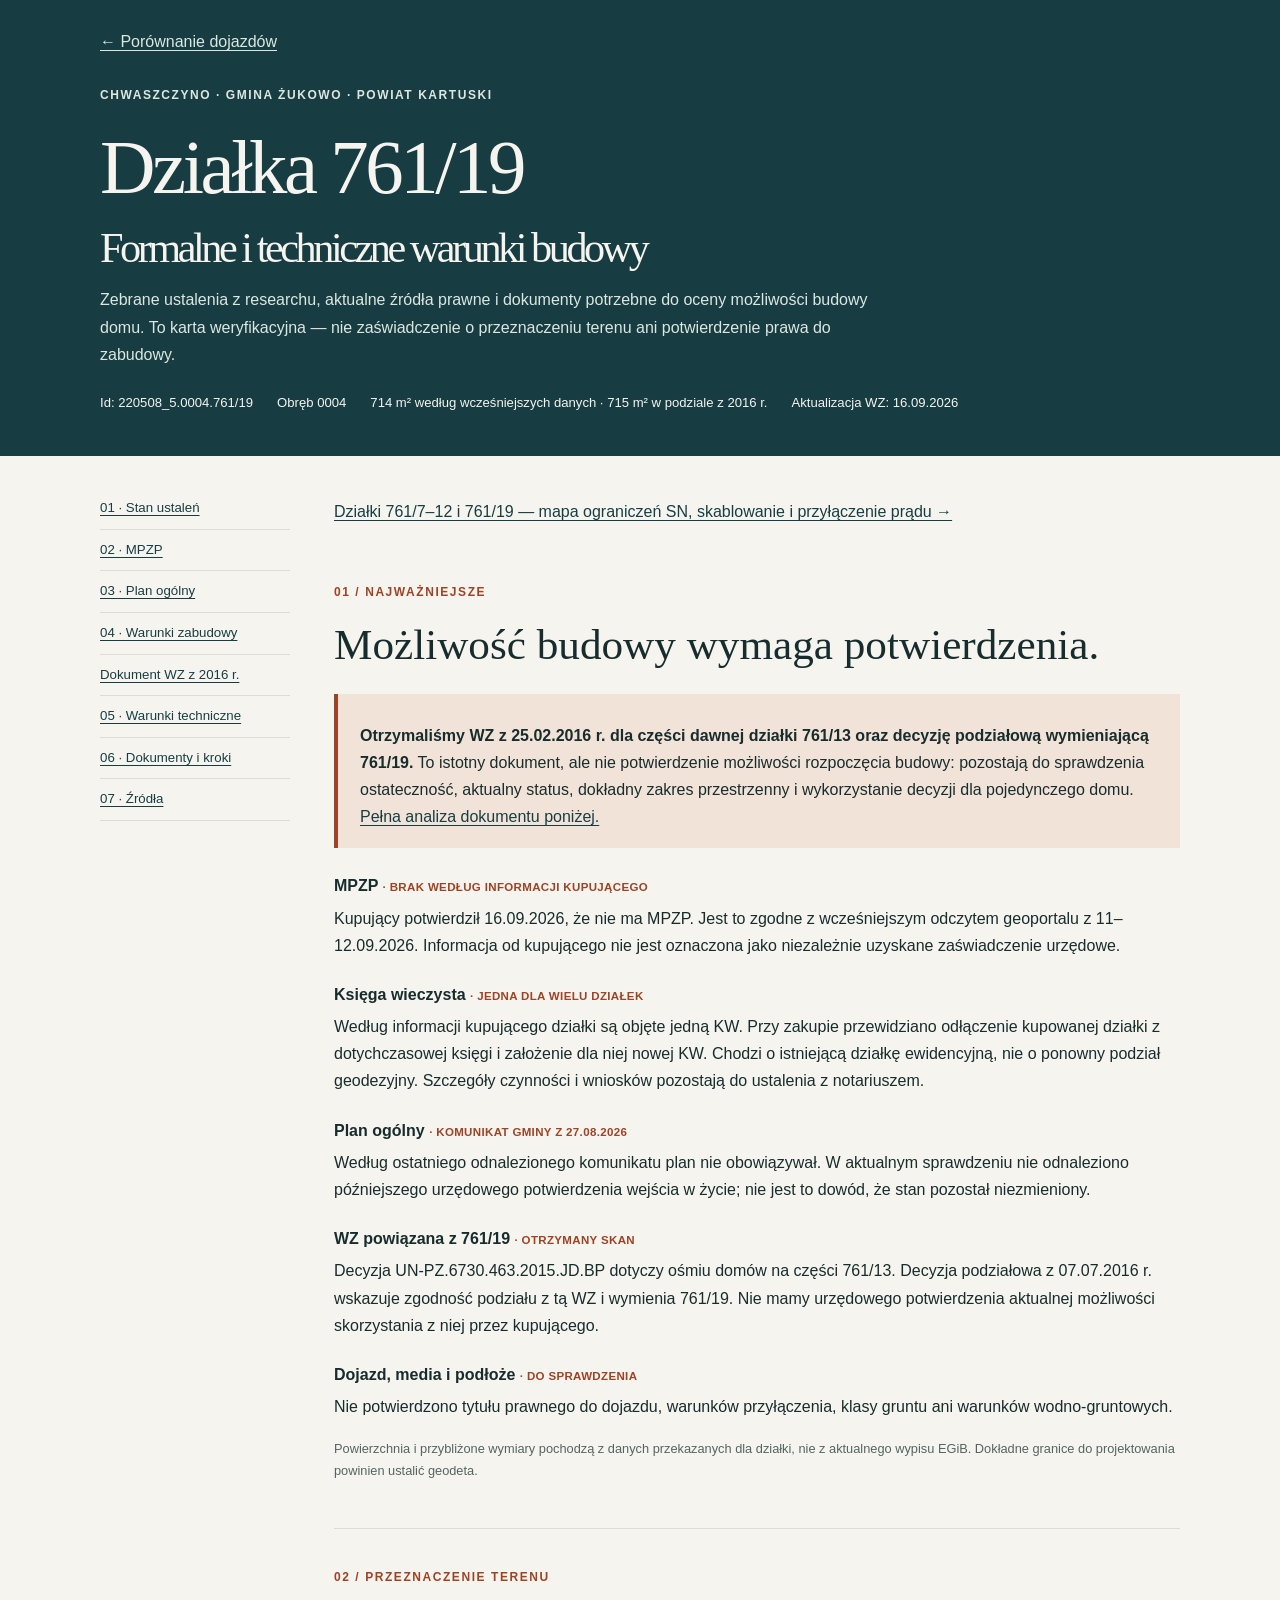
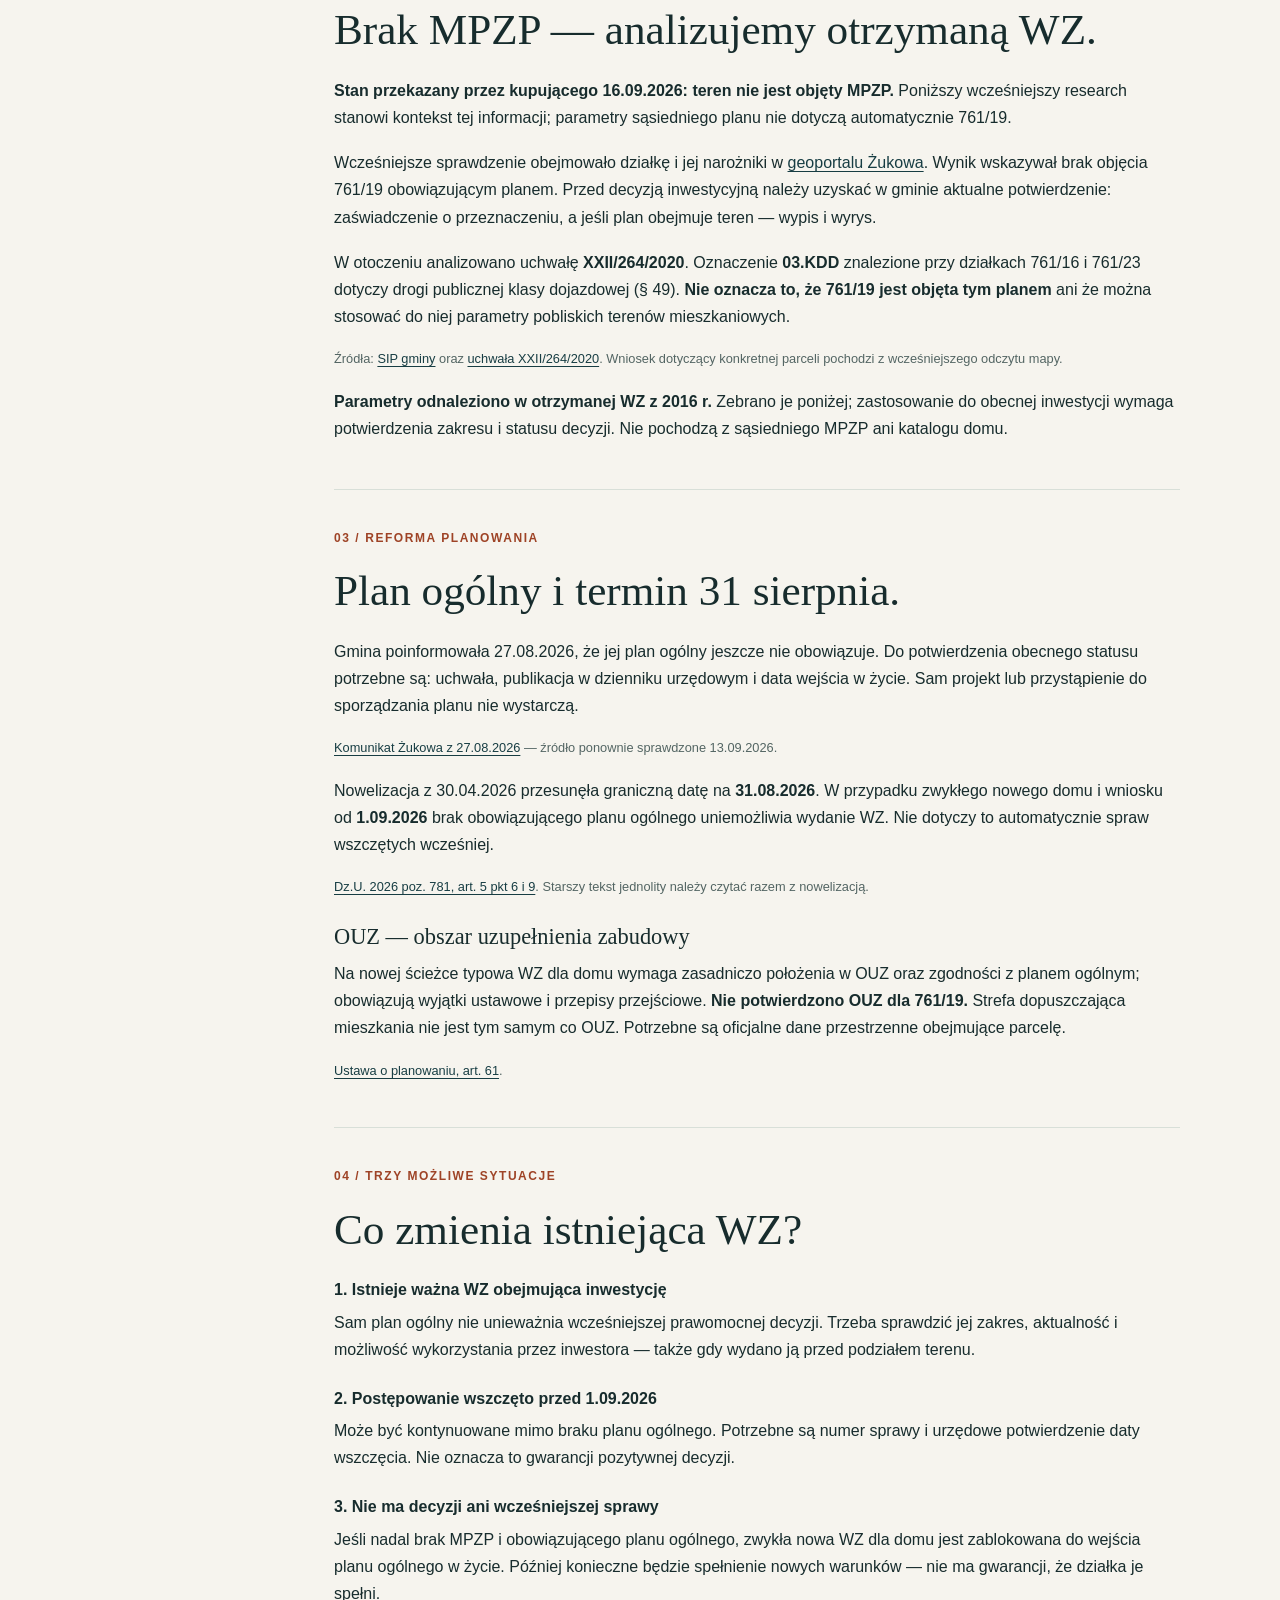
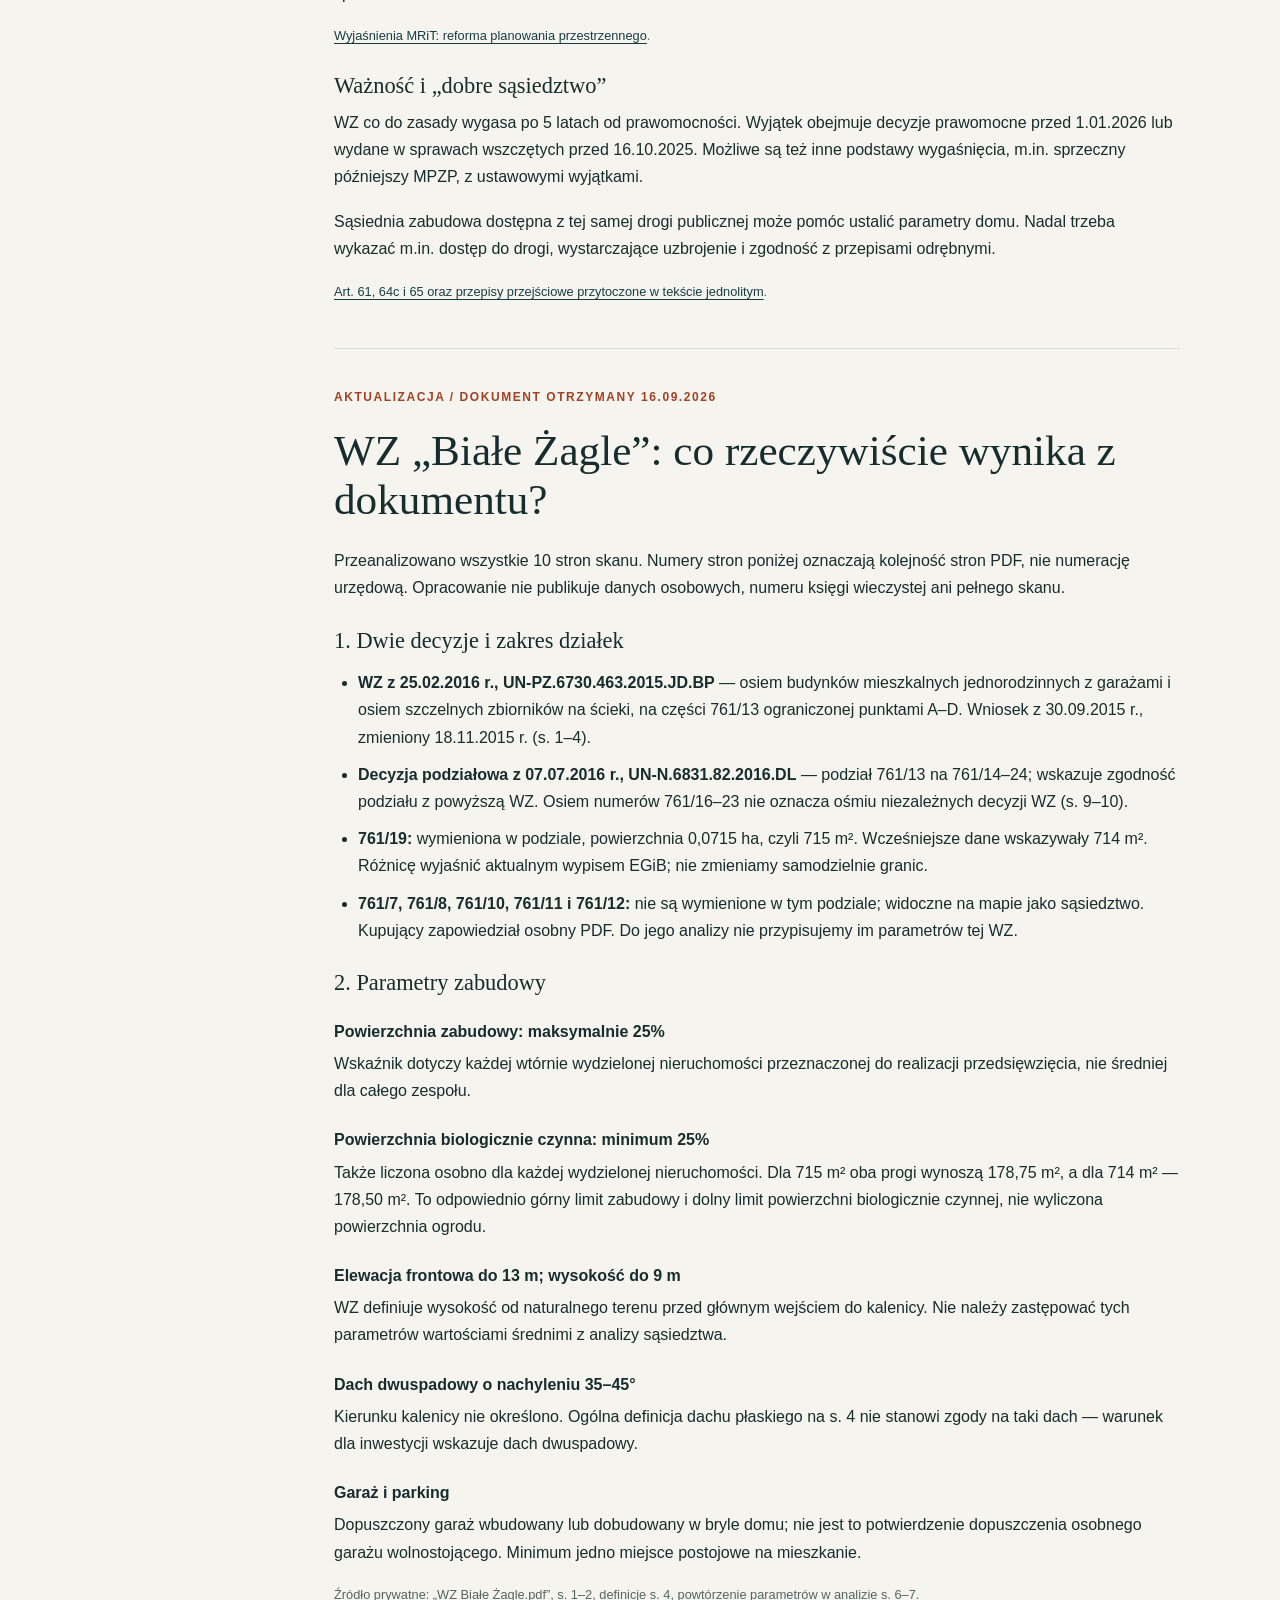
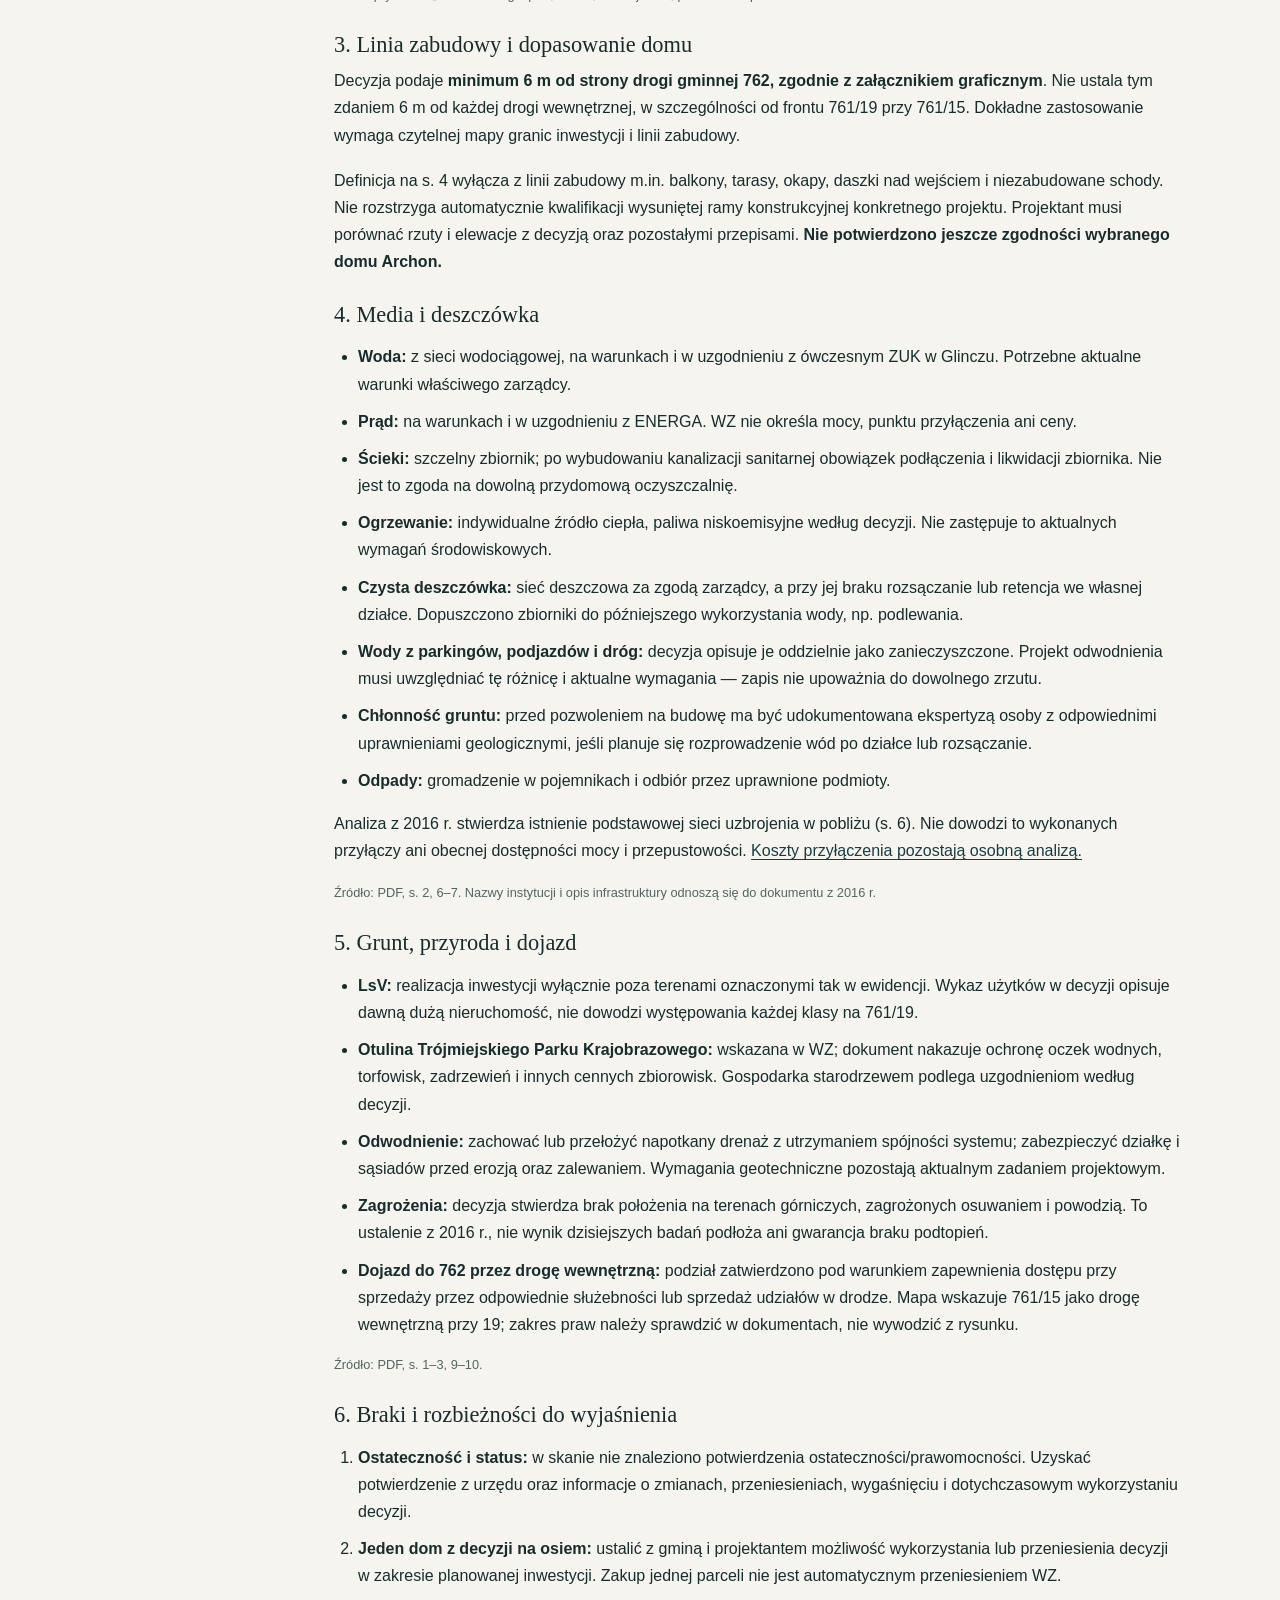
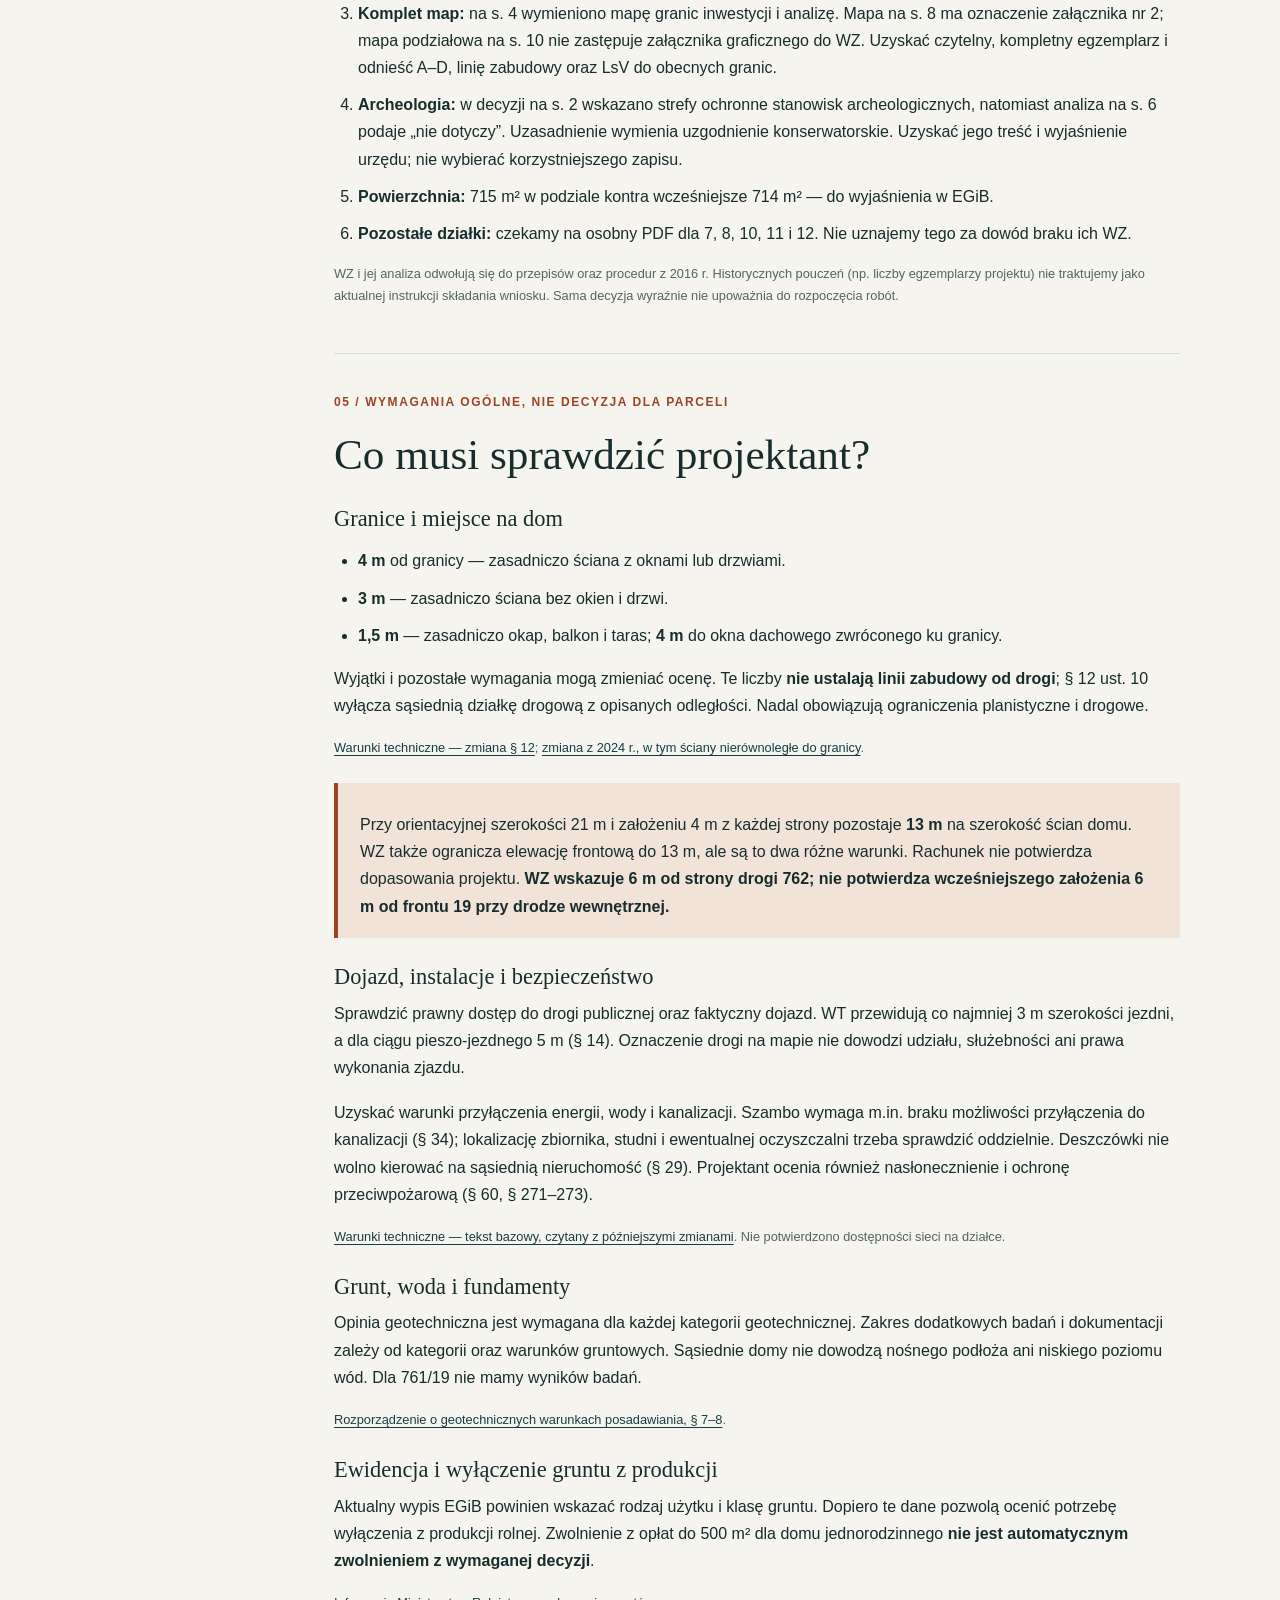
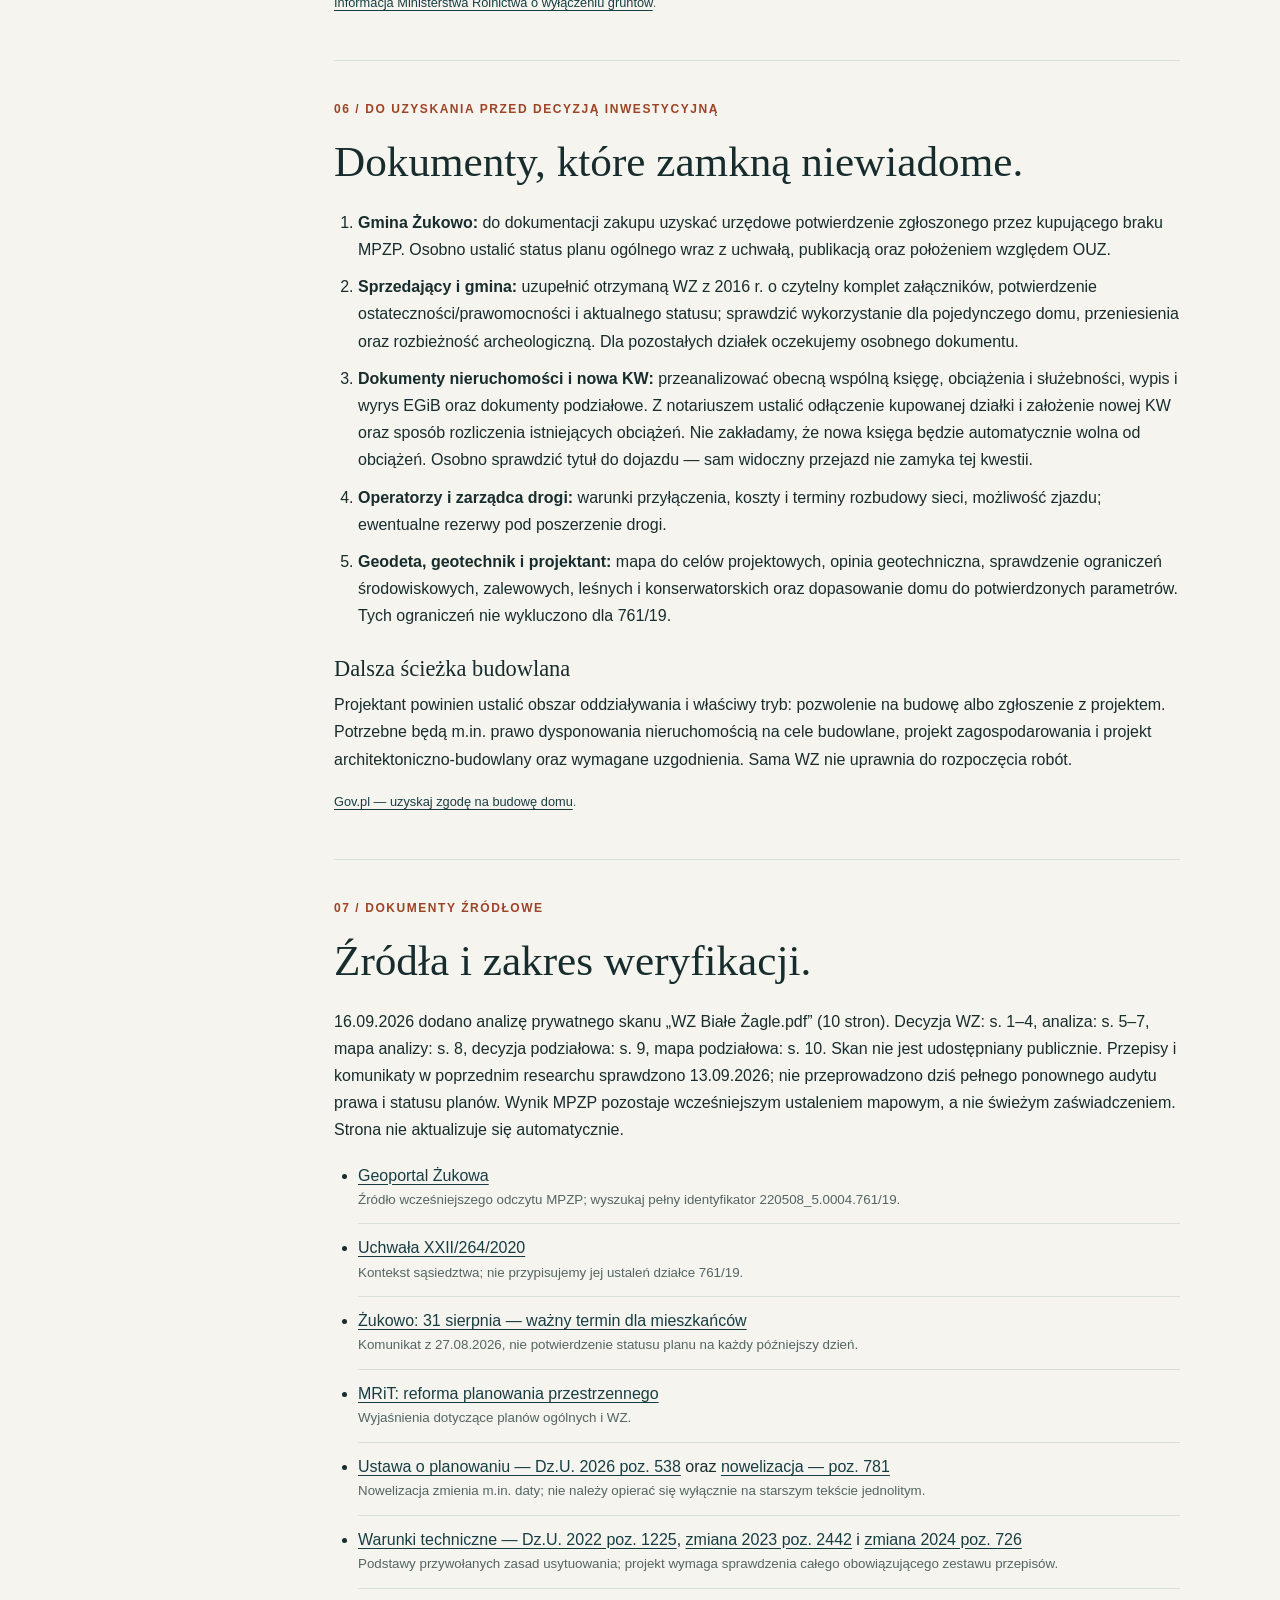
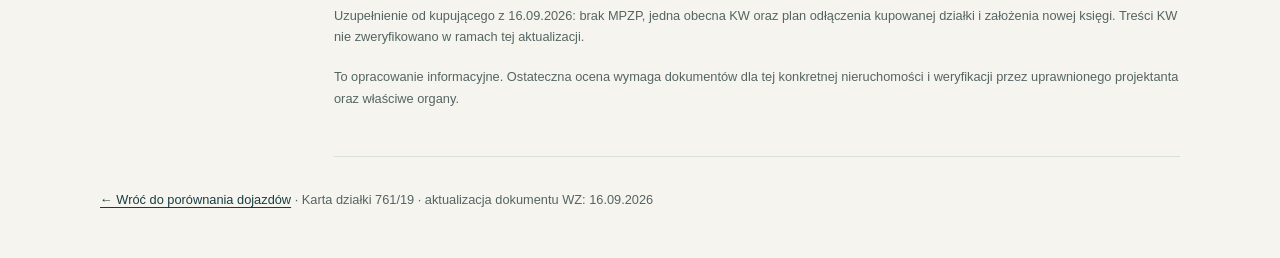
==== commit 40230147: "Clarify buyer-provided zoning and land register status" ====
--- a/dzialka-761-19.html
+++ b/dzialka-761-19.html
@@ -98,8 +98,10 @@
         <h2>Możliwość budowy wymaga potwierdzenia.</h2>
         <div class="notice"><p><strong>Otrzymaliśmy WZ z 25.02.2016 r. dla części dawnej działki 761/13 oraz decyzję podziałową wymieniającą 761/19.</strong> To istotny dokument, ale nie potwierdzenie możliwości rozpoczęcia budowy: pozostają do sprawdzenia ostateczność, aktualny status, dokładny zakres przestrzenny i wykorzystanie decyzji dla pojedynczego domu. <a href="#wz-2016">Pełna analiza dokumentu poniżej.</a></p></div>
         <dl>
-          <dt>MPZP <span class="status">· wcześniejszy odczyt mapy</span></dt>
-          <dd>W researchu z 11–12.09.2026 działka 761/19 była wskazana w geoportalu gminnym jako położona poza obowiązującym MPZP. Nie jest to urzędowe zaświadczenie. Tego odczytu warstwy nie odtworzono ponownie przy aktualizacji strony 13.09.2026.</dd>
+          <dt>MPZP <span class="status">· brak według informacji kupującego</span></dt>
+          <dd>Kupujący potwierdził 16.09.2026, że nie ma MPZP. Jest to zgodne z wcześniejszym odczytem geoportalu z 11–12.09.2026. Informacja od kupującego nie jest oznaczona jako niezależnie uzyskane zaświadczenie urzędowe.</dd>
+          <dt>Księga wieczysta <span class="status">· jedna dla wielu działek</span></dt>
+          <dd>Według informacji kupującego działki są objęte jedną KW. Przy zakupie przewidziano odłączenie kupowanej działki z dotychczasowej księgi i założenie dla niej nowej KW. Chodzi o istniejącą działkę ewidencyjną, nie o ponowny podział geodezyjny. Szczegóły czynności i wniosków pozostają do ustalenia z notariuszem.</dd>
           <dt>Plan ogólny <span class="status">· komunikat gminy z 27.08.2026</span></dt>
           <dd>Według ostatniego odnalezionego komunikatu plan nie obowiązywał. W aktualnym sprawdzeniu nie odnaleziono późniejszego urzędowego potwierdzenia wejścia w życie; nie jest to dowód, że stan pozostał niezmieniony.</dd>
           <dt>WZ powiązana z 761/19 <span class="status">· otrzymany skan</span></dt>
@@ -111,7 +113,8 @@
       </section>
       <section id="mpzp">
         <p class="number">02 / Przeznaczenie terenu</p>
-        <h2>MPZP: nie przenosimy zasad z sąsiedztwa.</h2>
+        <h2>Brak MPZP — analizujemy otrzymaną WZ.</h2>
+        <p><strong>Stan przekazany przez kupującego 16.09.2026: teren nie jest objęty MPZP.</strong> Poniższy wcześniejszy research stanowi kontekst tej informacji; parametry sąsiedniego planu nie dotyczą automatycznie 761/19.</p>
         <p>Wcześniejsze sprawdzenie obejmowało działkę i jej narożniki w <a href="https://sip.gison.pl/zukowo">geoportalu Żukowa</a>. Wynik wskazywał brak objęcia 761/19 obowiązującym planem. Przed decyzją inwestycyjną należy uzyskać w gminie aktualne potwierdzenie: zaświadczenie o przeznaczeniu, a jeśli plan obejmuje teren — wypis i wyrys.</p>
         <p>W otoczeniu analizowano uchwałę <strong>XXII/264/2020</strong>. Oznaczenie <strong>03.KDD</strong> znalezione przy działkach 761/16 i 761/23 dotyczy drogi publicznej klasy dojazdowej (§ 49). <strong>Nie oznacza to, że 761/19 jest objęta tym planem</strong> ani że można stosować do niej parametry pobliskich terenów mieszkaniowych.</p>
         <p class="source">Źródła: <a href="https://sip.gison.pl/zukowo">SIP gminy</a> oraz <a href="https://rastry.gison.pl/mpzp-public/zukowo/uchwaly/U_2020_264_XXII.pdf">uchwała XXII/264/2020</a>. Wniosek dotyczący konkretnej parceli pochodzi z wcześniejszego odczytu mapy.</p>
@@ -233,9 +236,9 @@
         <p class="number">06 / Do uzyskania przed decyzją inwestycyjną</p>
         <h2>Dokumenty, które zamkną niewiadome.</h2>
         <ol>
-          <li><strong>Gmina Żukowo:</strong> aktualne potwierdzenie MPZP dla pełnego identyfikatora działki; jeśli jest plan — wypis i wyrys. Status planu ogólnego wraz z uchwałą, publikacją oraz położeniem względem OUZ.</li>
+          <li><strong>Gmina Żukowo:</strong> do dokumentacji zakupu uzyskać urzędowe potwierdzenie zgłoszonego przez kupującego braku MPZP. Osobno ustalić status planu ogólnego wraz z uchwałą, publikacją oraz położeniem względem OUZ.</li>
           <li><strong>Sprzedający i gmina:</strong> uzupełnić otrzymaną WZ z 2016 r. o czytelny komplet załączników, potwierdzenie ostateczności/prawomocności i aktualnego statusu; sprawdzić wykorzystanie dla pojedynczego domu, przeniesienia oraz rozbieżność archeologiczną. Dla pozostałych działek oczekujemy osobnego dokumentu.</li>
-          <li><strong>Dokumenty nieruchomości:</strong> księga wieczysta, obciążenia i służebności, wypis i wyrys EGiB, dokumenty podziałowe oraz tytuł do dojazdu. Sam widoczny przejazd nie zamyka tej kwestii.</li>
+          <li><strong>Dokumenty nieruchomości i nowa KW:</strong> przeanalizować obecną wspólną księgę, obciążenia i służebności, wypis i wyrys EGiB oraz dokumenty podziałowe. Z notariuszem ustalić odłączenie kupowanej działki i założenie nowej KW oraz sposób rozliczenia istniejących obciążeń. Nie zakładamy, że nowa księga będzie automatycznie wolna od obciążeń. Osobno sprawdzić tytuł do dojazdu — sam widoczny przejazd nie zamyka tej kwestii.</li>
           <li><strong>Operatorzy i zarządca drogi:</strong> warunki przyłączenia, koszty i terminy rozbudowy sieci, możliwość zjazdu; ewentualne rezerwy pod poszerzenie drogi.</li>
           <li><strong>Geodeta, geotechnik i projektant:</strong> mapa do celów projektowych, opinia geotechniczna, sprawdzenie ograniczeń środowiskowych, zalewowych, leśnych i konserwatorskich oraz dopasowanie domu do potwierdzonych parametrów. Tych ograniczeń nie wykluczono dla 761/19.</li>
         </ol>
@@ -255,6 +258,7 @@
           <li><a href="https://eli.gov.pl/api/acts/DU/2026/538/text/T/D20260538L.pdf">Ustawa o planowaniu — Dz.U. 2026 poz. 538</a> oraz <a href="https://eli.gov.pl/api/acts/DU/2026/781/text/O/D20260781.pdf">nowelizacja — poz. 781</a><small>Nowelizacja zmienia m.in. daty; nie należy opierać się wyłącznie na starszym tekście jednolitym.</small></li>
           <li><a href="https://eli.gov.pl/api/acts/DU/2022/1225/text.html">Warunki techniczne — Dz.U. 2022 poz. 1225</a>, <a href="https://eli.gov.pl/api/acts/DU/2023/2442/text.html">zmiana 2023 poz. 2442</a> i <a href="https://eli.gov.pl/api/acts/DU/2024/726/text.html">zmiana 2024 poz. 726</a><small>Podstawy przywołanych zasad usytuowania; projekt wymaga sprawdzenia całego obowiązującego zestawu przepisów.</small></li>
         </ul>
+        <p class="source">Uzupełnienie od kupującego z 16.09.2026: brak MPZP, jedna obecna KW oraz plan odłączenia kupowanej działki i założenia nowej księgi. Treści KW nie zweryfikowano w ramach tej aktualizacji.</p>
         <p class="small">To opracowanie informacyjne. Ostateczna ocena wymaga dokumentów dla tej konkretnej nieruchomości i weryfikacji przez uprawnionego projektanta oraz właściwe organy.</p>
       </section>
     </main>
